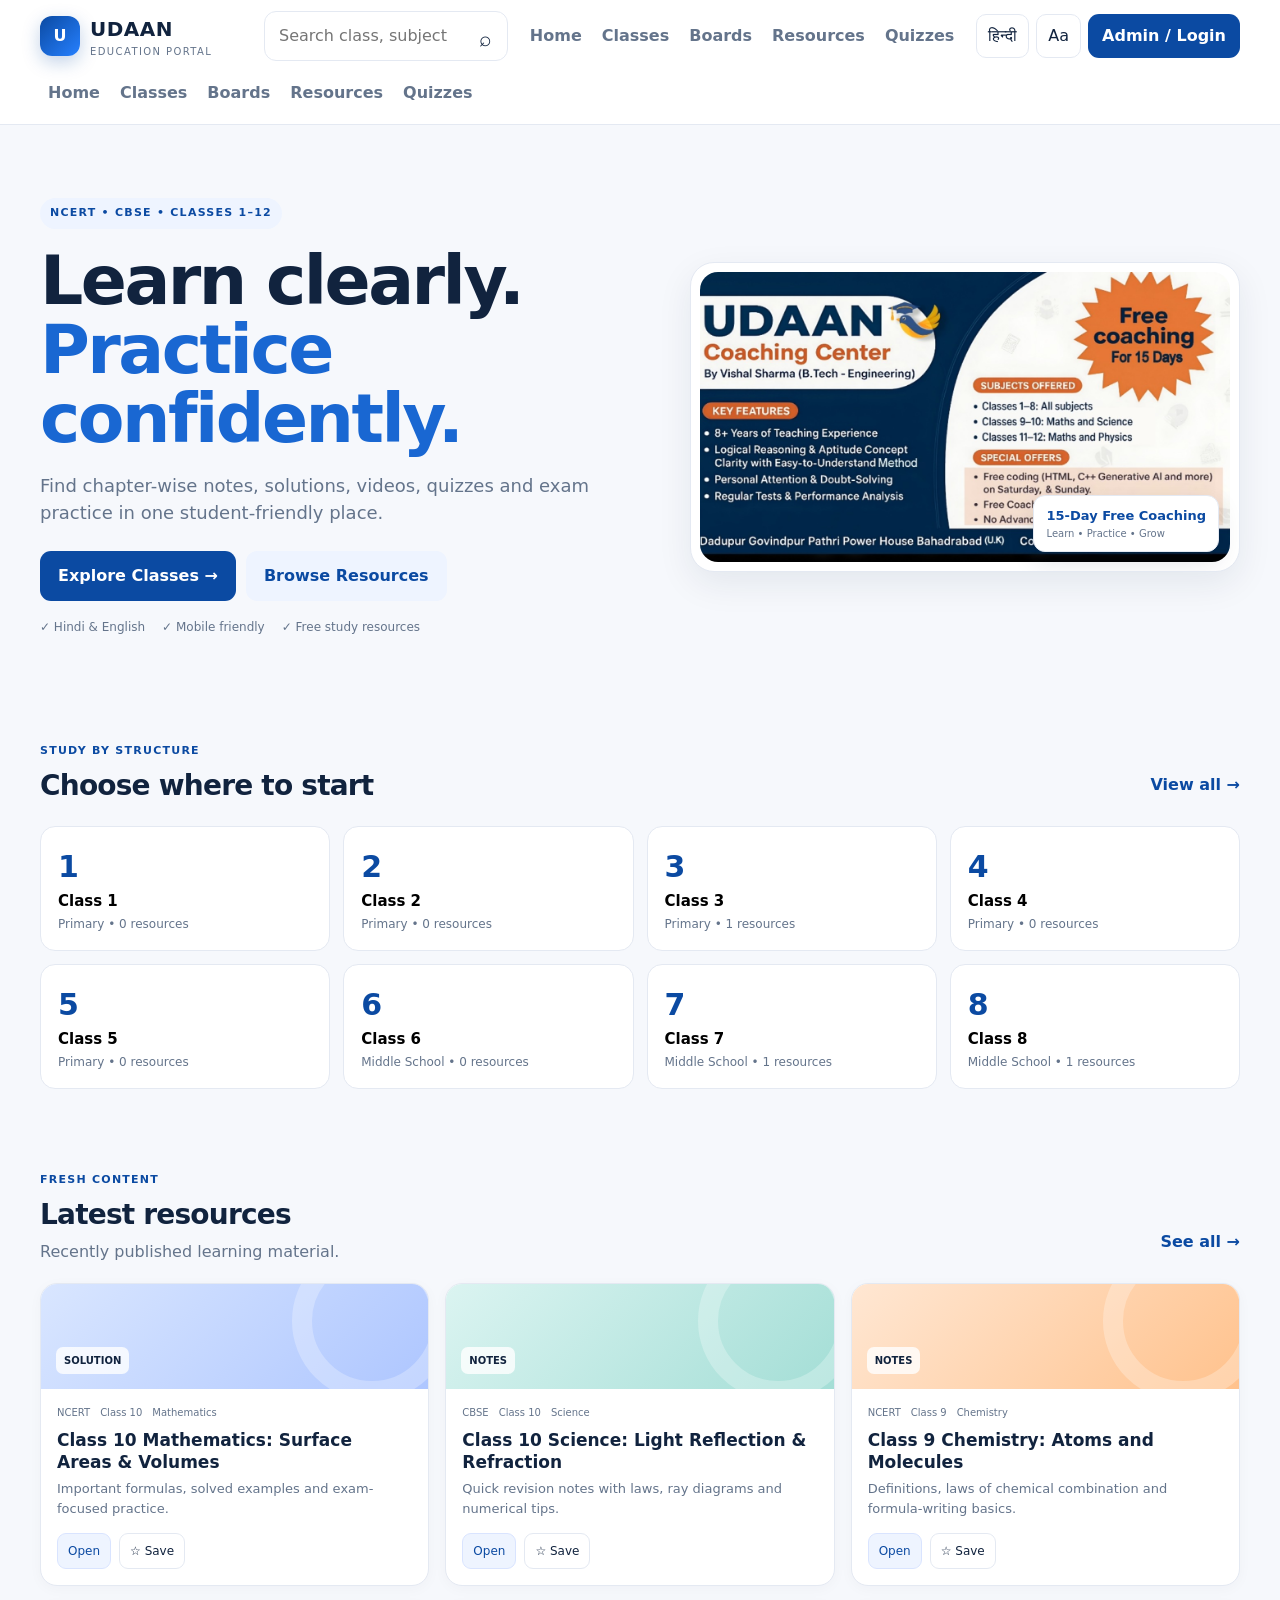
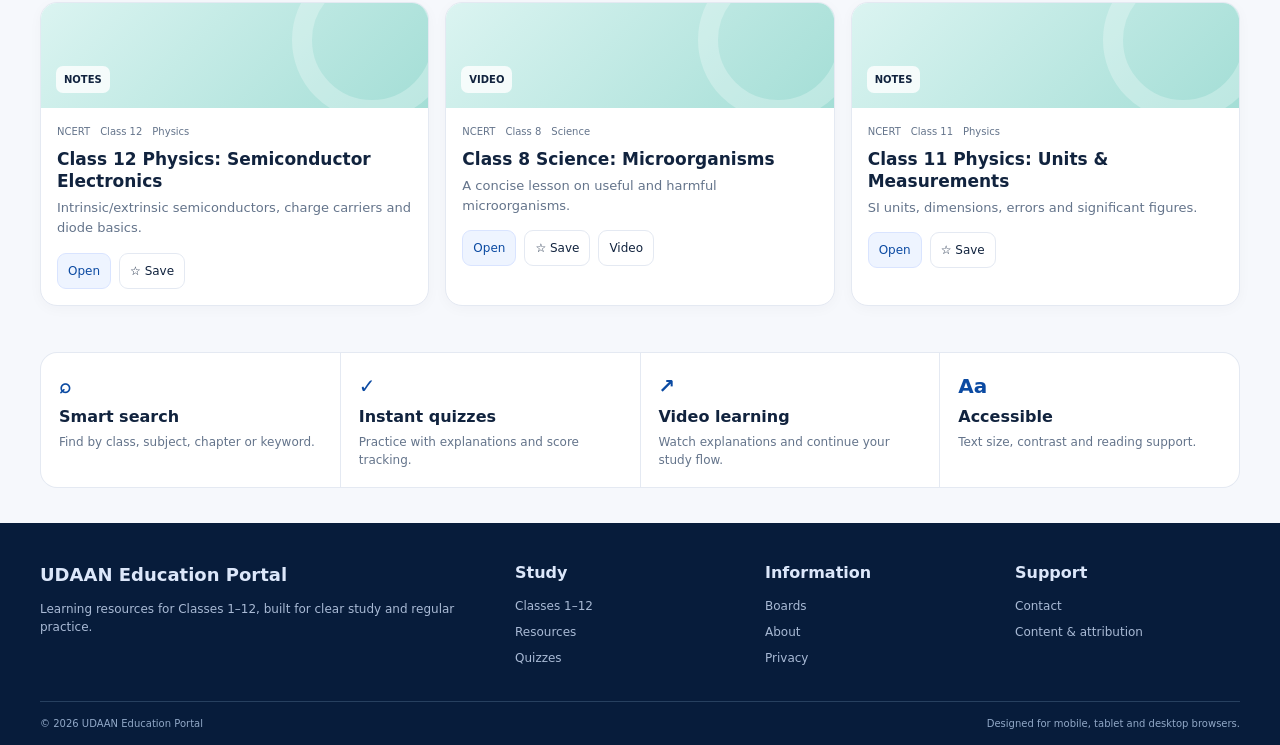
==== index.html @ 5979733d "Add files via upload" ====
<!doctype html>
<html lang="en">
<head>
  <meta charset="utf-8">
  <meta name="viewport" content="width=device-width,initial-scale=1">
  <meta name="theme-color" content="#0b4aa2">
  <meta name="description" content="UDAAN Education Portal: NCERT and CBSE study resources, solutions, quizzes, videos and practice material for Classes 1 to 12.">
  <meta name="robots" content="index,follow">
  <title>UDAAN Education Portal | NCERT & CBSE Study Resources</title>
  <link rel="canonical" href="/">
  <style>
:root{
  --brand:#0b4aa2;--brand-2:#1967d2;--orange:#f27c22;--ink:#11233e;--muted:#64748b;
  --bg:#f6f8fc;--surface:#fff;--line:#e4e9f2;--soft:#eef4ff;--good:#127443;--warn:#a86100;--danger:#b42318;
  --shadow:0 12px 35px rgba(16,35,62,.08);--radius:18px;--max:1200px
}
*{box-sizing:border-box}
html{scroll-behavior:smooth}
body{margin:0;background:var(--bg);color:var(--ink);font-family:Inter,ui-sans-serif,system-ui,-apple-system,BlinkMacSystemFont,"Segoe UI",Roboto,Arial,sans-serif;font-size:16px;line-height:1.5}
body.font-lg{font-size:18px}body.font-sm{font-size:14px}
body.high-contrast{--bg:#000;--surface:#050505;--ink:#fff;--muted:#fff;--line:#fff;--soft:#111;--brand:#77a7ff}
body.dyslexia{font-family:"Trebuchet MS",Arial,sans-serif;letter-spacing:.02em}
body.dark{--bg:#0c1524;--surface:#132033;--ink:#f2f6ff;--muted:#b3c0d2;--line:#283850;--soft:#182a46}
button,input,select,textarea{font:inherit}
button{cursor:pointer}
img{max-width:100%;display:block}
.container{width:min(var(--max),calc(100% - 36px));margin-inline:auto}
.sr-only,.sr-only:focus{position:absolute;width:1px;height:1px;padding:0;margin:-1px;overflow:hidden;clip:rect(0,0,0,0);white-space:nowrap;border:0}
.skip-link{position:fixed;left:10px;top:10px;background:#fff;color:#000;padding:8px 12px;border-radius:8px;transform:translateY(-150%);z-index:999}.skip-link:focus{transform:none}
.site-header{background:rgba(255,255,255,.94);backdrop-filter:blur(10px);border-bottom:1px solid var(--line);position:sticky;top:0;z-index:50}
.topbar{min-height:72px;display:flex;align-items:center;gap:14px}
.brand{display:flex;align-items:center;gap:10px;background:none;border:0;color:var(--ink);text-align:left;padding:0;min-width:210px}.brand b{display:block;font-size:20px;letter-spacing:.5px}.brand small{display:block;color:var(--muted);font-size:10px;text-transform:uppercase;letter-spacing:1.4px}
.brand-mark{width:40px;height:40px;border-radius:12px;background:linear-gradient(135deg,var(--brand),#2680ff);color:#fff;display:grid;place-items:center;font-weight:900;box-shadow:0 6px 18px rgba(11,74,162,.25)}
.brand-mark.small{width:34px;height:34px;font-size:14px}
.header-search{flex:1;max-width:430px;position:relative}.header-search input,.search-wide input{width:100%;border:1px solid var(--line);background:var(--surface);border-radius:12px;padding:12px 44px 12px 14px;outline:none}.header-search input:focus,.search-wide input:focus{border-color:var(--brand-2);box-shadow:0 0 0 3px rgba(25,103,210,.1)}
.icon-btn{border:1px solid var(--line);background:var(--surface);color:var(--ink);border-radius:11px;padding:9px 12px}.header-search .icon-btn{position:absolute;right:4px;top:4px;border:0;background:transparent;font-size:21px}
.desktop-nav{display:flex;gap:4px}.desktop-nav button,.mobile-nav button{background:transparent;border:0;color:var(--muted);padding:9px 8px;font-weight:600}.desktop-nav button:hover,.mobile-nav button:hover{color:var(--brand)}
.header-actions{display:flex;align-items:center;gap:7px}.outline-btn{background:var(--surface);border:1px solid var(--line);color:var(--ink);border-radius:10px;padding:9px 11px}.primary-btn,.secondary-btn,.text-btn{border:0;border-radius:11px;padding:10px 14px;font-weight:800}.primary-btn{background:var(--brand);color:#fff}.primary-btn:hover{background:#083f8b}.secondary-btn{background:var(--soft);color:var(--brand)}.text-btn{background:transparent;color:var(--brand);padding-inline:0}.large{padding:13px 18px}.wide{width:100%;justify-content:center}
.mobile-only{display:none}.mobile-nav{padding-bottom:10px;display:flex;gap:4px;overflow:auto}.mobile-nav button{white-space:nowrap}
.hero{display:grid;grid-template-columns:1.05fr .95fr;gap:42px;align-items:center;padding-top:48px;padding-bottom:45px}.hero-copy{padding-block:25px}.pill,.eyebrow{display:inline-flex;align-items:center;gap:6px;color:var(--brand);font-weight:900;text-transform:uppercase;letter-spacing:1.25px;font-size:11px}.pill{background:var(--soft);padding:7px 10px;border-radius:999px}.hero h1{font-size:clamp(42px,6vw,68px);line-height:1.02;letter-spacing:-2.5px;margin:17px 0}.hero h1 span{color:var(--brand-2)}.hero p{font-size:18px;color:var(--muted);max-width:630px}.hero-actions{display:flex;gap:10px;flex-wrap:wrap;margin:25px 0 17px}.hero-mini{display:flex;gap:17px;flex-wrap:wrap;color:var(--muted);font-size:12px}.hero-visual{position:relative;background:#fff;border:1px solid var(--line);border-radius:24px;padding:9px;box-shadow:var(--shadow);overflow:hidden}.hero-visual img{width:100%;height:100%;min-height:290px;object-fit:cover;border-radius:18px}.hero-badge{position:absolute;right:20px;bottom:19px;background:#fff;border:1px solid var(--line);padding:10px 12px;border-radius:12px;box-shadow:0 10px 25px rgba(16,35,62,.12)}.hero-badge b{display:block;color:var(--brand);font-size:13px}.hero-badge span{display:block;color:var(--muted);font-size:10px}
.section{padding-block:31px 46px}.section-head{display:flex;align-items:end;justify-content:space-between;gap:18px;margin-bottom:19px}.section-head h2,.page-hero h1{margin:4px 0 0;font-size:28px;letter-spacing:-.8px}.section-head p,.page-hero p{margin:4px 0 0;color:var(--muted)}
.class-grid{display:grid;grid-template-columns:repeat(4,1fr);gap:13px}.large-grid{grid-template-columns:repeat(4,1fr)}.class-card{background:var(--surface);border:1px solid var(--line);border-radius:15px;padding:17px;min-height:125px;text-align:left;display:flex;flex-direction:column;justify-content:space-between;transition:.18s}.class-card:hover{transform:translateY(-3px);box-shadow:var(--shadow);border-color:#cdd9ec}.class-card .num{font-size:30px;font-weight:900;color:var(--brand)}.class-card b{font-size:15px}.class-card span{font-size:12px;color:var(--muted)}
.resource-grid{display:grid;grid-template-columns:repeat(3,1fr);gap:16px}.resource-card{background:var(--surface);border:1px solid var(--line);border-radius:17px;overflow:hidden;box-shadow:0 3px 14px rgba(16,35,62,.03);display:flex;flex-direction:column}.resource-thumb{height:105px;display:flex;align-items:end;padding:15px;position:relative;overflow:hidden}.resource-thumb:after{content:"";position:absolute;width:120px;height:120px;border:20px solid #fff4;border-radius:50%;right:-24px;top:-43px}.tone-math{background:linear-gradient(135deg,#d9e6ff,#aec6ff)}.tone-science{background:linear-gradient(135deg,#dbf4f1,#a4ded6)}.tone-chem{background:linear-gradient(135deg,#ffe7d3,#ffc28d)}.tone-exam{background:linear-gradient(135deg,#efe2ff,#d3b2ff)}.tone-general{background:linear-gradient(135deg,#e8edf6,#ccd7e7)}
.resource-thumb span{position:relative;z-index:1;background:#fffc;padding:6px 8px;border-radius:7px;font-size:10px;font-weight:900;text-transform:uppercase}.resource-body{padding:16px}.resource-meta{display:flex;gap:10px;flex-wrap:wrap;color:var(--muted);font-size:10px}.resource-body h3{font-size:17px;line-height:1.3;margin:9px 0 6px}.resource-body p{color:var(--muted);font-size:13px;line-height:1.55;margin:0 0 14px}.resource-actions{display:flex;gap:8px}.tiny-btn{font-size:12px;border-radius:9px;border:1px solid var(--line);background:var(--surface);padding:8px 10px;color:var(--ink)}.tiny-btn.primary{background:var(--soft);color:var(--brand);border-color:#d9e4ff}.tiny-btn.bookmarked{background:#fff4d9;color:#8a5700;border-color:#f2d083}
.feature-strip{display:grid;grid-template-columns:repeat(4,1fr);gap:1px;background:var(--line);border:1px solid var(--line);border-radius:17px;overflow:hidden;padding:0}.feature-strip>div{background:var(--surface);padding:18px;display:flex;flex-direction:column;gap:4px}.feature-icon{font-weight:900;color:var(--brand);font-size:20px}.feature-strip span:last-child{color:var(--muted);font-size:12px}
.page-hero{padding-top:46px;padding-bottom:18px}.filter-row{display:flex;gap:7px;flex-wrap:wrap;margin-bottom:18px}.filter-btn{border:1px solid var(--line);background:var(--surface);color:var(--muted);border-radius:10px;padding:9px 12px;font-size:12px;font-weight:700}.filter-btn.active{background:var(--soft);color:var(--brand);border-color:#cad8f5}
.board-grid{display:grid;grid-template-columns:repeat(3,1fr);gap:16px}.board-card{background:var(--surface);border:1px solid var(--line);border-radius:18px;padding:21px}.board-card .board-icon{width:45px;height:45px;border-radius:14px;background:var(--soft);color:var(--brand);display:grid;place-items:center;font-weight:900;margin-bottom:14px}.board-card h3{margin:0 0 6px}.board-card p{color:var(--muted);font-size:13px}
.resource-toolbar{display:grid;grid-template-columns:1.6fr repeat(4,1fr);gap:9px;margin-bottom:16px}.resource-toolbar select{border:1px solid var(--line);background:var(--surface);border-radius:11px;padding:11px;color:var(--ink)}
.empty-state{padding:38px;background:var(--surface);border:1px dashed var(--line);border-radius:17px;text-align:center;color:var(--muted)}
.chapter-wrap{background:var(--surface);border:1px solid var(--line);border-radius:20px;padding:25px;box-shadow:var(--shadow)}.breadcrumbs{font-size:11px;color:var(--muted);margin-bottom:10px}.chapter-title{font-size:34px;line-height:1.1;margin:5px 0 8px}.chapter-meta{display:flex;gap:7px;flex-wrap:wrap;margin-bottom:20px}.tag{background:var(--soft);color:var(--brand);border-radius:999px;padding:6px 8px;font-size:10px;font-weight:800}.chapter-layout{display:grid;grid-template-columns:1.6fr .7fr;gap:24px}.lesson-body{font-size:16px;color:var(--ink)}.lesson-body h3{margin-top:25px}.lesson-body p{color:var(--muted);line-height:1.8}.lesson-body pre{background:#f6f8fb;border:1px solid var(--line);padding:14px;border-radius:10px;overflow:auto}.chapter-side{display:flex;flex-direction:column;gap:12px}.side-card{border:1px solid var(--line);border-radius:14px;padding:15px}.side-card b{display:block;margin-bottom:8px}.video-frame{aspect-ratio:16/9;width:100%;border:0;border-radius:12px;background:#0d1727}.progress-line{height:8px;background:var(--soft);border-radius:99px;overflow:hidden}.progress-line span{display:block;height:100%;background:var(--brand-2)}
.quiz-grid{display:grid;grid-template-columns:repeat(3,1fr);gap:16px}.quiz-card{background:var(--surface);border:1px solid var(--line);border-radius:18px;padding:19px}.quiz-card h3{margin:4px 0 7px}.quiz-card p{color:var(--muted);font-size:13px}.quiz-dialog .modal-card{max-width:800px}.quiz-q{border:1px solid var(--line);border-radius:14px;padding:15px;margin:12px 0}.quiz-q h4{margin:0 0 10px}.options{display:grid;gap:7px}.options label{border:1px solid var(--line);border-radius:10px;padding:10px;display:flex;gap:8px;align-items:flex-start}.correct{background:#eaf9f0;border-color:#b8e4c7}.wrong{background:#fff0ef;border-color:#f3c0ba}
.profile-layout{display:grid;grid-template-columns:.75fr 1.25fr;gap:18px}.profile-card,.stats-card{background:var(--surface);border:1px solid var(--line);border-radius:18px;padding:20px}.profile-avatar{width:58px;height:58px;border-radius:16px;background:var(--soft);color:var(--brand);display:grid;place-items:center;font-size:21px;font-weight:900}
.admin-shell{display:grid;grid-template-columns:235px 1fr;gap:20px;padding-block:30px}.admin-sidebar{position:sticky;top:96px;height:fit-content;background:var(--surface);border:1px solid var(--line);border-radius:18px;padding:14px}.admin-brand{display:flex;align-items:center;gap:9px;padding:8px 5px 17px;margin-bottom:6px;border-bottom:1px solid var(--line)}.admin-brand b{display:block;font-size:13px}.admin-brand small{display:block;color:var(--muted);font-size:9px;text-transform:uppercase}.admin-tab{display:block;width:100%;text-align:left;border:0;background:transparent;color:var(--muted);padding:11px 10px;border-radius:10px;font-weight:700}.admin-tab.active{background:var(--soft);color:var(--brand)}.admin-tab.danger{margin-top:12px;color:var(--danger)}.admin-main{min-width:0}.admin-top{display:flex;justify-content:space-between;align-items:end;gap:15px;margin-bottom:18px}.admin-top h1{margin:3px 0;font-size:30px}.stat-grid{display:grid;grid-template-columns:repeat(4,1fr);gap:12px;margin-bottom:17px}.stat-card{background:var(--surface);border:1px solid var(--line);border-radius:15px;padding:17px}.stat-card span{color:var(--muted);font-size:11px}.stat-card b{display:block;font-size:28px;margin-top:4px}.admin-two-col{display:grid;grid-template-columns:1.2fr .8fr;gap:16px}.panel-card{background:var(--surface);border:1px solid var(--line);border-radius:16px;padding:17px;margin-bottom:16px}.panel-title{display:flex;justify-content:space-between;gap:10px;align-items:center;border-bottom:1px solid var(--line);padding-bottom:11px;margin-bottom:8px}.panel-title span{color:var(--muted);font-size:11px}.list-row{display:flex;justify-content:space-between;gap:12px;padding:11px 0;border-bottom:1px solid var(--line);font-size:12px}.list-row:last-child{border-bottom:0}.admin-table-wrap{overflow:auto}.admin-table{width:100%;border-collapse:collapse;font-size:12px}.admin-table th,.admin-table td{padding:11px 8px;border-bottom:1px solid var(--line);text-align:left;vertical-align:top}.status{display:inline-block;padding:4px 7px;border-radius:999px;font-size:9px;font-weight:900;text-transform:uppercase}.status.published{background:#e8f6ed;color:var(--good)}.status.review{background:#fff2dc;color:var(--warn)}.status.draft{background:#eef1f5;color:#617083}.table-actions{display:flex;gap:5px}.table-actions button{font-size:11px;padding:6px 8px}.role-grid{display:grid;grid-template-columns:repeat(2,1fr);gap:10px}.role-grid>div{border:1px solid var(--line);border-radius:12px;padding:14px}.role-grid span{display:block;color:var(--muted);font-size:11px;margin-top:4px}
.form-grid{display:grid;grid-template-columns:1fr 1fr;gap:12px}.form-grid label{display:grid;gap:5px;color:var(--muted);font-size:11px;font-weight:800}.form-grid label input,.form-grid label select,.form-grid label textarea,.modal-card>label input{width:100%;padding:11px 12px;border:1px solid var(--line);background:var(--surface);color:var(--ink);border-radius:10px;outline:none}.form-grid textarea{min-height:120px;resize:vertical}.span-2{grid-column:1/-1}.required{color:var(--danger);margin-left:2px}.upload-note{background:#f6f8fb;border:1px dashed var(--line);border-radius:10px;padding:10px;color:var(--muted);font-size:11px}.modal-actions{display:flex;justify-content:flex-end;gap:8px;margin-top:5px}
.site-footer{margin-top:35px;background:#071c3b;color:#dce7fa;padding-top:38px}.footer-grid{display:grid;grid-template-columns:2fr 1fr 1fr 1fr;gap:25px}.footer-brand{font-size:18px}.footer-grid p{color:#a9bad5;font-size:12px;max-width:420px}.footer-grid b{display:block;margin-bottom:8px}.footer-grid button{display:block;border:0;background:transparent;color:#a9bad5;padding:4px 0;font-size:12px}.footer-grid button:hover{color:#fff}.footer-bottom{margin-top:30px;padding-block:14px;border-top:1px solid #27405f;display:flex;justify-content:space-between;gap:15px;color:#91a8c7;font-size:10px}
.dialog{border:0;border-radius:18px;background:transparent;padding:0;max-width:min(94vw,680px);width:680px}.dialog::backdrop{background:rgba(6,18,35,.58);backdrop-filter:blur(4px)}.modal-card{position:relative;background:var(--surface);border:1px solid var(--line);border-radius:18px;padding:24px;box-shadow:0 25px 80px rgba(0,0,0,.2)}.modal-card h2{margin:4px 0 10px;font-size:27px}.modal-card>label{display:grid;gap:5px;color:var(--muted);font-size:12px;font-weight:800;margin:12px 0}.modal-close{position:absolute;right:13px;top:11px;border:1px solid var(--line);background:var(--surface);color:var(--ink);width:34px;height:34px;border-radius:9px;font-size:22px}.check{display:flex!important;align-items:center;grid-template-columns:auto 1fr;font-weight:600!important}.access-grid{display:grid;grid-template-columns:1fr 1fr;gap:9px}.access-grid button{border:1px solid var(--line);background:var(--surface);color:var(--ink);border-radius:10px;padding:11px;text-align:left}
.toast{position:fixed;left:50%;bottom:18px;transform:translate(-50%,20px);background:#11233e;color:#fff;border-radius:12px;padding:10px 14px;font-size:12px;opacity:0;pointer-events:none;transition:.2s;z-index:200}.toast.show{opacity:1;transform:translate(-50%,0)}
@media(max-width:1050px){.desktop-nav{display:none}.mobile-only{display:block}.class-grid,.large-grid{grid-template-columns:repeat(3,1fr)}.resource-grid{grid-template-columns:repeat(2,1fr)}.feature-strip{grid-template-columns:repeat(2,1fr)}.resource-toolbar{grid-template-columns:1.5fr 1fr 1fr}.resource-toolbar select:nth-of-type(n+3){grid-column:span 1}.admin-shell{grid-template-columns:1fr}.admin-sidebar{position:static;display:flex;gap:5px;overflow:auto}.admin-brand{min-width:160px;border:0;padding-bottom:8px}.admin-tab{min-width:100px}.admin-tab.danger{margin-top:0}.admin-two-col{grid-template-columns:1fr}}
@media(max-width:760px){.container{width:min(var(--max),calc(100% - 26px))}.topbar{min-height:64px}.brand{min-width:auto}.brand small{display:none}.header-search{order:3;max-width:none;flex-basis:100%}.topbar{flex-wrap:wrap;padding-block:9px}.header-actions{margin-left:auto}.desktop-nav{display:none}.hero{grid-template-columns:1fr;gap:15px;padding-top:30px}.hero-copy{padding-top:4px}.hero-visual{order:2}.hero-visual img{min-height:210px}.class-grid,.large-grid,.resource-grid,.quiz-grid,.board-grid{grid-template-columns:repeat(2,1fr)}.chapter-layout,.profile-layout{grid-template-columns:1fr}.resource-toolbar{grid-template-columns:1fr 1fr}.resource-toolbar .search-wide{grid-column:1/-1}.stat-grid{grid-template-columns:repeat(2,1fr)}.footer-grid{grid-template-columns:1fr 1fr}.footer-bottom{flex-direction:column}.admin-top{align-items:start;flex-direction:column}}
@media(max-width:500px){.class-grid,.large-grid,.resource-grid,.quiz-grid,.board-grid{grid-template-columns:1fr}.feature-strip{grid-template-columns:1fr}.resource-toolbar{grid-template-columns:1fr}.resource-toolbar .search-wide{grid-column:auto}.stat-grid{grid-template-columns:1fr 1fr}.form-grid{grid-template-columns:1fr}.span-2{grid-column:auto}.admin-sidebar{flex-wrap:wrap}.admin-brand{width:100%}.hero h1{font-size:42px}.hero p{font-size:15px}.section-head{align-items:start;flex-direction:column}.footer-grid{grid-template-columns:1fr}}
@media print{.site-header,.site-footer,.hero-actions,.access-grid,.resource-actions,.chapter-side,.admin-sidebar,.admin-top{display:none!important}.page-view{display:block!important}.container{width:100%}.chapter-wrap{border:0;box-shadow:none}.lesson-body{font-size:12pt;color:#000}}

</style>
  <script type="application/ld+json">
  {
    "@context":"https://schema.org",
    "@type":"EducationalOrganization",
    "name":"UDAAN Education Portal",
    "url":"/",
    "description":"NCERT and CBSE study resources, solutions, quizzes and educational content for Classes 1 to 12.",
    "sameAs":[]
  }
  </script>
</head>
<body>
  <a class="skip-link" href="#main">Skip to content</a>

  <div id="siteToast" class="toast" role="status" aria-live="polite"></div>

  <header class="site-header">
    <div class="topbar container">
      <button class="brand" data-route="home" aria-label="UDAAN home">
        <span class="brand-mark">U</span>
        <span>
          <b>UDAAN</b>
          <small>Education Portal</small>
        </span>
      </button>

      <div class="header-search">
        <label class="sr-only" for="globalSearch">Search resources</label>
        <input id="globalSearch" type="search" placeholder="Search class, subject, chapter or topic…">
        <button id="searchBtn" class="icon-btn" type="button" aria-label="Search">⌕</button>
      </div>

      <nav class="desktop-nav" aria-label="Main navigation">
        <button data-route="home">Home</button>
        <button data-route="classes">Classes</button>
        <button data-route="boards">Boards</button>
        <button data-route="resources">Resources</button>
        <button data-route="quiz">Quizzes</button>
      </nav>

      <div class="header-actions">
        <button id="langBtn" class="outline-btn" type="button" title="Toggle language">हिन्दी</button>
        <button id="accessBtn" class="outline-btn" type="button" title="Accessibility options">Aa</button>
        <button id="loginBtn" class="primary-btn" type="button">Admin / Login</button>
        <button id="mobileMenuBtn" class="icon-btn mobile-only" type="button" aria-label="Open menu">☰</button>
      </div>
    </div>
    <div id="mobileNav" class="mobile-nav container" hidden>
      <button data-route="home">Home</button>
      <button data-route="classes">Classes</button>
      <button data-route="boards">Boards</button>
      <button data-route="resources">Resources</button>
      <button data-route="quiz">Quizzes</button>
    </div>
  </header>

  <main id="main">
    <section id="view-home" class="page-view">
      <div class="hero container">
        <div class="hero-copy">
          <span class="pill">NCERT • CBSE • Classes 1–12</span>
          <h1>Learn clearly.<br><span>Practice confidently.</span></h1>
          <p>Find chapter-wise notes, solutions, videos, quizzes and exam practice in one student-friendly place.</p>
          <div class="hero-actions">
            <button class="primary-btn large" data-route="classes">Explore Classes →</button>
            <button class="secondary-btn large" data-route="resources">Browse Resources</button>
          </div>
          <div class="hero-mini">
            <span>✓ Hindi & English</span>
            <span>✓ Mobile friendly</span>
            <span>✓ Free study resources</span>
          </div>
        </div>

        <div class="hero-visual" aria-label="UDAAN promotional banner">
          <img src="[data-uri]" alt="UDAAN Coaching Center promotional banner">
          <div class="hero-badge">
            <b>15-Day Free Coaching</b>
            <span>Learn • Practice • Grow</span>
          </div>
        </div>
      </div>

      <div class="container section">
        <div class="section-head">
          <div><span class="eyebrow">Study by structure</span><h2>Choose where to start</h2></div>
          <button class="text-btn" data-route="classes">View all →</button>
        </div>
        <div id="classHighlights" class="class-grid"></div>
      </div>

      <div class="container section">
        <div class="section-head">
          <div><span class="eyebrow">Fresh content</span><h2>Latest resources</h2><p>Recently published learning material.</p></div>
          <button class="text-btn" data-route="resources">See all →</button>
        </div>
        <div id="latestGrid" class="resource-grid"></div>
      </div>

      <div class="container section feature-strip">
        <div><span class="feature-icon">⌕</span><b>Smart search</b><span>Find by class, subject, chapter or keyword.</span></div>
        <div><span class="feature-icon">✓</span><b>Instant quizzes</b><span>Practice with explanations and score tracking.</span></div>
        <div><span class="feature-icon">↗</span><b>Video learning</b><span>Watch explanations and continue your study flow.</span></div>
        <div><span class="feature-icon">Aa</span><b>Accessible</b><span>Text size, contrast and reading support.</span></div>
      </div>
    </section>

    <section id="view-classes" class="page-view" hidden>
      <div class="page-hero container"><span class="eyebrow">Classes 1–12</span><h1>Browse by class</h1><p>Jump from your class to subjects and chapter resources.</p></div>
      <div class="container section">
        <div class="filter-row">
          <button class="filter-btn active" data-class-filter="all">All classes</button>
          <button class="filter-btn" data-class-filter="primary">1–5</button>
          <button class="filter-btn" data-class-filter="middle">6–8</button>
          <button class="filter-btn" data-class-filter="secondary">9–10</button>
          <button class="filter-btn" data-class-filter="senior">11–12</button>
        </div>
        <div id="allClasses" class="class-grid large-grid"></div>
      </div>
    </section>

    <section id="view-boards" class="page-view" hidden>
      <div class="page-hero container"><span class="eyebrow">Curriculum</span><h1>Boards & sources</h1><p>Organize your study material by board or content source.</p></div>
      <div class="container section">
        <div id="boardCards" class="board-grid"></div>
      </div>
    </section>

    <section id="view-resources" class="page-view" hidden>
      <div class="page-hero container"><span class="eyebrow">Study library</span><h1>Resources</h1><p>Solutions, notes, videos, question papers and more.</p></div>
      <div class="container section">
        <div class="resource-toolbar">
          <div class="search-wide"><input id="resourceSearch" type="search" placeholder="Search resources…"></div>
          <select id="boardFilter"><option value="all">All boards</option><option>NCERT</option><option>CBSE</option><option>Other</option></select>
          <select id="classFilter"><option value="all">All classes</option></select>
          <select id="subjectFilter"><option value="all">All subjects</option></select>
          <select id="typeFilter"><option value="all">All types</option><option>Notes</option><option>Solution</option><option>Question Paper</option><option>Video</option><option>Quiz</option></select>
        </div>
        <div id="resourceGrid" class="resource-grid"></div>
        <div id="resourceEmpty" class="empty-state" hidden>No matching resources found.</div>
      </div>
    </section>

    <section id="view-chapter" class="page-view" hidden>
      <div id="chapterPage" class="container section"></div>
    </section>

    <section id="view-quiz" class="page-view" hidden>
      <div class="page-hero container"><span class="eyebrow">Practice zone</span><h1>Interactive quizzes</h1><p>Attempt MCQs, get instant feedback and build your score history.</p></div>
      <div class="container section">
        <div id="quizCatalog" class="quiz-grid"></div>
      </div>
    </section>

    <section id="view-profile" class="page-view" hidden>
      <div class="page-hero container"><span class="eyebrow">My learning</span><h1>Profile & progress</h1><p>Bookmarks, quiz attempts and recent activity stored in this browser.</p></div>
      <div class="container section">
        <div id="profileView" class="profile-layout"></div>
      </div>
    </section>

    <section id="view-admin" class="page-view" hidden>
      <div class="container admin-shell">
        <aside class="admin-sidebar">
          <div class="admin-brand"><span class="brand-mark small">U</span><span><b>Admin Panel</b><small>UDAAN Portal</small></span></div>
          <button class="admin-tab active" data-admin-tab="overview">Dashboard</button>
          <button class="admin-tab" data-admin-tab="content">Content</button>
          <button class="admin-tab" data-admin-tab="quizzes">Quizzes</button>
          <button class="admin-tab" data-admin-tab="users">Users & Roles</button>
          <button class="admin-tab" data-admin-tab="settings">Settings</button>
          <button class="admin-tab danger" id="logoutBtn">Log out</button>
        </aside>

        <div class="admin-main">
          <div class="admin-top">
            <div><span class="eyebrow">Control center</span><h1 id="adminTitle">Dashboard</h1></div>
            <button class="primary-btn" id="newContentBtn">＋ Add content</button>
          </div>

          <section id="admin-overview" class="admin-panel">
            <div id="adminStats" class="stat-grid"></div>
            <div class="admin-two-col">
              <div class="panel-card"><div class="panel-title"><b>Popular content</b><span>Views</span></div><div id="popularList"></div></div>
              <div class="panel-card"><div class="panel-title"><b>Publishing queue</b><span>Status</span></div><div id="queueList"></div></div>
            </div>
          </section>

          <section id="admin-content" class="admin-panel" hidden>
            <div class="panel-card">
              <div class="panel-title"><b>Content library</b><span id="contentCount"></span></div>
              <div class="admin-table-wrap"><table class="admin-table"><thead><tr><th>Title</th><th>Class</th><th>Subject</th><th>Type</th><th>Status</th><th></th></tr></thead><tbody id="contentTable"></tbody></table></div>
            </div>
          </section>

          <section id="admin-quizzes" class="admin-panel" hidden>
            <div class="panel-card">
              <div class="panel-title"><b>Quiz library</b><span>MCQ practice</span></div>
              <div id="quizAdminList"></div>
            </div>
          </section>

          <section id="admin-users" class="admin-panel" hidden>
            <div class="panel-card">
              <div class="panel-title"><b>Users & roles</b><span>Role-based access</span></div>
              <div class="role-grid">
                <div><b>Super Admin</b><span>Full access, user management, settings.</span></div>
                <div><b>Content Editor</b><span>Create, edit and submit content.</span></div>
                <div><b>QA Reviewer</b><span>Review, verify and approve drafts.</span></div>
                <div><b>Webmaster</b><span>Site settings, publishing and integrations.</span></div>
              </div>
              <p class="muted">This prototype uses local demo authentication. A production deployment should move authentication and authorization to a server-side identity provider.</p>
            </div>
          </section>

          <section id="admin-settings" class="admin-panel" hidden>
            <div class="panel-card">
              <div class="panel-title"><b>Portal settings</b><span>Brand & public details</span></div>
              <form id="settingsForm" class="form-grid">
                <label>Portal name<input name="portalName" required></label>
                <label>Tagline<input name="tagline" required></label>
                <label>Support email<input name="email" type="email"></label>
                <label>Contact number<input name="phone"></label>
                <label class="span-2">About text<textarea name="about"></textarea></label>
                <div class="span-2"><button class="primary-btn" type="submit">Save settings</button></div>
              </form>
            </div>
          </section>
        </div>
      </div>
    </section>
  </main>

  <footer class="site-footer">
    <div class="container footer-grid">
      <div><b class="footer-brand">UDAAN Education Portal</b><p>Learning resources for Classes 1–12, built for clear study and regular practice.</p></div>
      <div><b>Study</b><button data-route="classes">Classes 1–12</button><button data-route="resources">Resources</button><button data-route="quiz">Quizzes</button></div>
      <div><b>Information</b><button data-route="boards">Boards</button><button data-modal="about">About</button><button data-modal="privacy">Privacy</button></div>
      <div><b>Support</b><button data-modal="contact">Contact</button><button data-modal="license">Content & attribution</button></div>
    </div>
    <div class="container footer-bottom"><span>© <span id="footerYear"></span> UDAAN Education Portal</span><span>Designed for mobile, tablet and desktop browsers.</span></div>
  </footer>

  <!-- Login modal -->
  <dialog id="loginDialog" class="dialog">
    <form method="dialog" class="modal-card" id="loginForm">
      <button class="modal-close" value="cancel" aria-label="Close">×</button>
      <span class="eyebrow">Secure access</span><h2>Admin login</h2>
      <p class="muted">Demo account for this prototype: <b>admin@udaan.local</b> / <b>Udaan@123</b></p>
      <label>Email<input id="loginEmail" type="email" required value="admin@udaan.local"></label>
      <label>Password<input id="loginPassword" type="password" required value="Udaan@123"></label>
      <label class="check"><input id="rememberMe" type="checkbox" checked> Keep me signed in on this browser</label>
      <button class="primary-btn wide" value="default">Login to admin</button>
    </form>
  </dialog>

  <!-- Accessibility modal -->
  <dialog id="accessDialog" class="dialog">
    <div class="modal-card">
      <button class="modal-close" id="accessClose" aria-label="Close">×</button>
      <span class="eyebrow">Accessibility</span><h2>Reading controls</h2>
      <div class="access-grid">
        <button data-access="font-sm">A− Smaller text</button>
        <button data-access="font-lg">A＋ Larger text</button>
        <button data-access="contrast">High contrast</button>
        <button data-access="dyslexia">Reading font</button>
        <button data-access="speak">🔊 Read page</button>
        <button data-access="reset">Reset</button>
      </div>
    </div>
  </dialog>

  <!-- Content modal -->
  <dialog id="contentDialog" class="dialog">
    <form class="modal-card" id="contentForm">
      <button class="modal-close" type="button" id="contentClose" aria-label="Close">×</button>
      <span class="eyebrow">Admin content</span><h2 id="contentFormTitle">Add resource</h2>
      <input type="hidden" id="contentId">
      <div class="form-grid">
        <label>Title<span class="required">*</span><input id="fTitle" required maxlength="120"></label>
        <label>Board<span class="required">*</span><select id="fBoard"><option>NCERT</option><option>CBSE</option><option>Other</option></select></label>
        <label>Class<span class="required">*</span><select id="fClass"></select></label>
        <label>Subject<span class="required">*</span><input id="fSubject" required placeholder="Mathematics"></label>
        <label>Chapter / topic<input id="fChapter" placeholder="Chapter 1"></label>
        <label>Type<select id="fType"><option>Notes</option><option>Solution</option><option>Question Paper</option><option>Video</option><option>Quiz</option></select></label>
        <label>Status<select id="fStatus"><option>published</option><option>draft</option><option>review</option></select></label>
        <label>Video URL<input id="fVideo" type="url" placeholder="https://www.youtube.com/watch?v=..."></label>
        <label class="span-2">Description<textarea id="fDesc" required maxlength="260"></textarea></label>
        <label class="span-2">Lesson / solution text<textarea id="fBody" required></textarea></label>
        <label class="span-2">PDF or document<input id="fFile" type="file" accept=".pdf,.doc,.docx,.txt"></label>
        <div class="span-2 upload-note" id="uploadNote">File upload is stored locally in this prototype. Production storage should use object storage + CDN.</div>
        <div class="span-2 modal-actions"><button type="button" class="secondary-btn" id="cancelContent">Cancel</button><button class="primary-btn" type="submit">Save resource</button></div>
      </div>
    </form>
  </dialog>

  <!-- Generic info modal -->
  <dialog id="infoDialog" class="dialog">
    <div class="modal-card"><button class="modal-close" id="infoClose">×</button><div id="infoBody"></div></div>
  </dialog>

  <script>
const STORE = {
  content: "udaan_content_v1",
  quizzes: "udaan_quizzes_v1",
  user: "udaan_user_v1",
  bookmarks: "udaan_bookmarks_v1",
  progress: "udaan_progress_v1",
  settings: "udaan_settings_v1",
  auth: "udaan_auth_v1",
  access: "udaan_access_v1"
};

const classNames = Array.from({length:12},(_,i)=>String(i+1));
const seedContent = [
  {id:"r1",title:"Class 10 Mathematics: Surface Areas & Volumes",board:"NCERT",cls:"10",subject:"Mathematics",chapter:"Surface Areas and Volumes",type:"Solution",status:"published",desc:"Important formulas, solved examples and exam-focused practice.",body:"Surface area is the total area of the outer surfaces of a solid. Volume is the space occupied by the solid.\\n\\nKey formulas:\\n• Cuboid TSA = 2(lb + bh + hl)\\n• Cuboid Volume = lbh\\n• Cube TSA = 6a²\\n• Cube Volume = a³\\n\\nExam tip: write the given values first, substitute units carefully, and state the final unit.",views:1240,updated:"2026-10-01"},
  {id:"r2",title:"Class 10 Science: Light Reflection & Refraction",board:"CBSE",cls:"10",subject:"Science",chapter:"Light",type:"Notes",status:"published",desc:"Quick revision notes with laws, ray diagrams and numerical tips.",body:"Reflection follows two basic laws: the incident ray, reflected ray and normal lie in the same plane, and the angle of incidence equals the angle of reflection.\\n\\nFor spherical mirrors, remember the sign convention before using the mirror formula. Practice ray diagrams for concave and convex mirrors.",views:980,updated:"2026-09-29"},
  {id:"r3",title:"Class 9 Chemistry: Atoms and Molecules",board:"NCERT",cls:"9",subject:"Chemistry",chapter:"Atoms and Molecules",type:"Notes",status:"published",desc:"Definitions, laws of chemical combination and formula-writing basics.",body:"An atom is the smallest unit of an element that participates in chemical reactions. Molecules are groups of atoms held together by chemical bonds.\\n\\nRevise the law of conservation of mass and the law of constant proportions. Then practise writing formulae using valency.",views:780,updated:"2026-09-28"},
  {id:"r4",title:"Class 12 Physics: Semiconductor Electronics",board:"NCERT",cls:"12",subject:"Physics",chapter:"Electronic Devices",type:"Notes",status:"published",desc:"Intrinsic/extrinsic semiconductors, charge carriers and diode basics.",body:"A semiconductor has conductivity between that of a conductor and an insulator. Silicon is widely used in electronic devices.\\n\\nIntrinsic semiconductor: pure material. Extrinsic semiconductor: doped with donor or acceptor impurities. N-type has electrons as majority carriers; P-type has holes as majority carriers.",views:1125,updated:"2026-09-27"},
  {id:"r5",title:"Class 8 Science: Microorganisms",board:"NCERT",cls:"8",subject:"Science",chapter:"Microorganisms: Friend and Foe",type:"Video",status:"published",desc:"A concise lesson on useful and harmful microorganisms.",body:"Microorganisms include bacteria, fungi, protozoa and some algae. Some are useful in food production and medicine, while others cause diseases or spoil food.",video:"https://www.youtube.com/watch?v=example",views:640,updated:"2026-09-26"},
  {id:"r6",title:"Class 10 CBSE Practice Paper: Physics",board:"CBSE",cls:"10",subject:"Physics",chapter:"Sample Paper",type:"Question Paper",status:"review",desc:"Exam-style questions for reflection, refraction and numericals.",body:"Section A: MCQs\\nSection B: Short answer\\nSection C: Numerical problems\\nSection D: Case-based question\\n\\nTeacher review required before public release.",views:320,updated:"2026-09-25"},
  {id:"r7",title:"Class 6 Mathematics: Fractions",board:"NCERT",cls:"6",subject:"Mathematics",chapter:"Fractions",type:"Solution",status:"draft",desc:"Step-by-step examples for comparing and operating with fractions.",body:"Compare fractions using common denominators or cross multiplication. Add and subtract by finding a common denominator first.",views:55,updated:"2026-09-24"},
  {id:"r8",title:"Class 11 Physics: Units & Measurements",board:"NCERT",cls:"11",subject:"Physics",chapter:"Units and Measurements",type:"Notes",status:"published",desc:"SI units, dimensions, errors and significant figures.",body:"Use SI base units consistently. Dimensional analysis helps check equations and derive relationships. Significant figures communicate measurement precision.",views:510,updated:"2026-09-23"},
  {id:"r9",title:"Class 7 Maths Quiz: Integers",board:"NCERT",cls:"7",subject:"Mathematics",chapter:"Integers",type:"Quiz",status:"published",desc:"10 quick MCQs to practise integer operations.",body:"Take the linked quiz from the Practice section.",views:390,updated:"2026-09-22"},
  {id:"r10",title:"Class 3 English: Grammar Practice",board:"Other",cls:"3",subject:"English",chapter:"Grammar",type:"Notes",status:"published",desc:"Nouns, verbs and simple sentence-building activities.",body:"Nouns name people, places, animals or things. Verbs tell us about actions or states. Build short sentences and check subject–verb agreement.",views:260,updated:"2026-09-21"}
];

const seedQuizzes = [
  {id:"q1",title:"Class 10 Maths Quick Revision",cls:"10",subject:"Mathematics",desc:"5 MCQs on formulas and basic geometry.",questions:[
    {q:"The volume of a cube of side 5 cm is:",options:["25 cm³","75 cm³","125 cm³","150 cm³"],a:2,e:"Volume = a³ = 5³ = 125 cm³."},
    {q:"A cuboid has l=4 cm, b=3 cm, h=2 cm. Its volume is:",options:["9 cm³","24 cm³","18 cm³","12 cm³"],a:1,e:"V = lbh = 4×3×2 = 24 cm³."},
    {q:"Total surface area of a cube is:",options:["4a²","5a²","6a²","8a²"],a:2,e:"A cube has six equal square faces, so TSA = 6a²."},
    {q:"A unit of volume is:",options:["cm","cm²","cm³","kg"],a:2,e:"Volume measures three-dimensional space, so the unit is cubic."},
    {q:"The area of a rectangle is:",options:["l+b","2(l+b)","lb","l/b"],a:2,e:"Rectangle area = length × breadth."}
  ]},
  {id:"q2",title:"Class 9 Science: Atoms & Molecules",cls:"9",subject:"Chemistry",desc:"Concept check for key definitions and laws.",questions:[
    {q:"The smallest unit of an element taking part in a chemical reaction is:",options:["Molecule","Atom","Ion only","Cell"],a:1,e:"An atom is the basic unit of an element."},
    {q:"The law of conservation of mass says mass is:",options:["Created","Destroyed","Neither created nor destroyed","Always doubled"],a:2,e:"Total mass remains constant in a chemical reaction."},
    {q:"H₂O contains:",options:["2 H atoms and 1 O atom","1 H and 2 O","2 O and 1 H","3 O"],a:0,e:"The subscripts show two hydrogen atoms and one oxygen atom."},
    {q:"A molecule can contain:",options:["Only one atom","Two or more bonded atoms","Only metals","Only gases"],a:1,e:"A molecule consists of atoms held together by chemical bonds."},
    {q:"Valency helps us write:",options:["Only units","Chemical formulae","Only temperatures","Only graphs"],a:1,e:"Valency indicates combining capacity and supports formula writing."}
  ]}
];

const $ = (sel, root=document) => root.querySelector(sel);
const $$ = (sel, root=document) => Array.from(root.querySelectorAll(sel));
const get = (key, fallback) => { try { const v=localStorage.getItem(key); return v===null ? fallback : JSON.parse(v); } catch { return fallback; } };
const set = (key, val) => localStorage.setItem(key, JSON.stringify(val));
const uid = () => "id_"+Date.now().toString(36)+Math.random().toString(36).slice(2,8);
let state = {
  content: get(STORE.content, seedContent),
  quizzes: get(STORE.quizzes, seedQuizzes),
  auth: get(STORE.auth, null),
  bookmarks: get(STORE.bookmarks, []),
  progress: get(STORE.progress, {}),
  settings: get(STORE.settings, {portalName:"UDAAN Education Portal",tagline:"Learn clearly. Practice confidently.",email:"",phone:"",about:"Learning resources for Classes 1–12."}),
  access: get(STORE.access, {})
};
function saveAll(){set(STORE.content,state.content);set(STORE.quizzes,state.quizzes);set(STORE.bookmarks,state.bookmarks);set(STORE.progress,state.progress);set(STORE.settings,state.settings);}
function escapeHtml(s){return String(s??"").replace(/[&<>"']/g,m=>({"&":"&amp;","<":"&lt;",">":"&gt;",'"':"&quot;","'":"&#39;"}[m]));}
function tone(subject){const s=(subject||"").toLowerCase(); if(s.includes("math")) return "tone-math"; if(s.includes("chem")) return "tone-chem"; if(s.includes("science")||s.includes("physics")) return "tone-science"; if(s.includes("exam")) return "tone-exam"; return "tone-general";}
function toast(msg){const t=$("#siteToast");t.textContent=msg;t.classList.add("show");clearTimeout(window._toast);window._toast=setTimeout(()=>t.classList.remove("show"),2200);}
function published(){return state.content.filter(x=>x.status==="published");}

function showView(name){
  $$(".page-view").forEach(v=>v.hidden=true);
  const el=$("#view-"+name); if(el) el.hidden=false;
  window.scrollTo({top:0,behavior:"smooth"});
  if(name==="home") renderHome();
  if(name==="classes") renderClasses("all");
  if(name==="boards") renderBoards();
  if(name==="resources") renderResources();
  if(name==="quiz") renderQuizCatalog();
  if(name==="profile") renderProfile();
  if(name==="admin") renderAdmin();
}
function route(name){history.replaceState(null,"","#"+name);showView(name);}
window.addEventListener("popstate",()=>showView(location.hash.slice(1)||"home"));
document.addEventListener("click",e=>{
  const routeBtn=e.target.closest("[data-route]"); if(routeBtn){route(routeBtn.dataset.route);return;}
  const modalBtn=e.target.closest("[data-modal]"); if(modalBtn){openInfo(modalBtn.dataset.modal);return;}
});
$("#globalSearch").addEventListener("keydown",e=>{if(e.key==="Enter") doSearch(e.target.value)});
$("#searchBtn").addEventListener("click",()=>doSearch($("#globalSearch").value));
$("#mobileMenuBtn").addEventListener("click",()=>{const n=$("#mobileNav"); n.hidden=!n.hidden});
function doSearch(q){$("#resourceSearch").value=q;route("resources");renderResources();}

function renderHome(){
  const hc=$("#classHighlights");
  const selected=[1,2,3,4,5,6,7,8,9,10,11,12];
  hc.innerHTML=selected.slice(0,8).map(n=>classCard(n)).join("");
  $("#latestGrid").innerHTML=published().sort((a,b)=>(b.updated||"").localeCompare(a.updated||"")).slice(0,6).map(resourceCard).join("");
}
function classCard(n){
  const counts=published().filter(x=>x.cls===String(n)).length;
  const label=n<=5?"Primary":n<=8?"Middle School":n<=10?"Secondary":"Senior Secondary";
  return `<button class="class-card" data-open-class="${n}" onclick="openClass('${n}')"><span class="num">${n}</span><b>Class ${n}</b><span>${label} • ${counts} resources</span></button>`;
}
function openClass(n){
  route("resources");$("#classFilter").value=String(n);renderResources();
}
function renderClasses(group){
  const ok=n=>group==="all"|| (group==="primary"&&n<=5)||(group==="middle"&&n>=6&&n<=8)||(group==="secondary"&&n>=9&&n<=10)||(group==="senior"&&n>=11);
  $("#allClasses").innerHTML=classNames.filter(x=>ok(Number(x))).map(n=>classCard(n)).join("");
  $$("[data-class-filter]").forEach(b=>b.classList.toggle("active",b.dataset.classFilter===group));
}
function renderBoards(){
  $("#boardCards").innerHTML=[
    ["NCERT","NCERT textbooks, chapter resources and solutions.","Government curriculum resources. "],
    ["CBSE","CBSE-oriented practice, sample papers and revision material.","Board exam preparation section."],
    ["Other","Additional school and teacher-created content.","Use admin tags to add new sources."]
  ].map(([t,p,n])=>`<article class="board-card"><div class="board-icon">${t[0]}</div><h3>${t}</h3><p>${p}</p><p><small>${n}</small></p><button class="secondary-btn" onclick="filterBoard('${t}')">Browse ${t}</button></article>`).join("");
}
function filterBoard(b){route("resources");$("#boardFilter").value=b;renderResources();}
function populateFilters(){
  $("#classFilter").innerHTML='<option value="all">All classes</option>'+classNames.map(n=>`<option value="${n}">Class ${n}</option>`).join("");
  const subjects=[...new Set(state.content.map(x=>x.subject).filter(Boolean))].sort();
  $("#subjectFilter").innerHTML='<option value="all">All subjects</option>'+subjects.map(s=>`<option>${escapeHtml(s)}</option>`).join("");
}
function renderResources(){
  populateFilters();
  const q=($("#resourceSearch").value||"").trim().toLowerCase();
  const b=$("#boardFilter").value,c=$("#classFilter").value,s=$("#subjectFilter").value,t=$("#typeFilter").value;
  let list=published().filter(x=>(!q||`${x.title} ${x.subject} ${x.chapter} ${x.desc}`.toLowerCase().includes(q))&&(b==="all"||x.board===b)&&(c==="all"||x.cls===c)&&(s==="all"||x.subject===s)&&(t==="all"||x.type===t));
  $("#resourceGrid").innerHTML=list.map(resourceCard).join("");
  $("#resourceEmpty").hidden=list.length>0;
}
function resourceCard(r){
  const bookmarked=state.bookmarks.includes(r.id);
  return `<article class="resource-card">
    <div class="resource-thumb ${tone(r.subject)}"><span>${escapeHtml(r.type)}</span></div>
    <div class="resource-body">
      <div class="resource-meta"><span>${escapeHtml(r.board)}</span><span>Class ${escapeHtml(r.cls)}</span><span>${escapeHtml(r.subject)}</span></div>
      <h3>${escapeHtml(r.title)}</h3><p>${escapeHtml(r.desc)}</p>
      <div class="resource-actions"><button class="tiny-btn primary" onclick="openResource('${r.id}')">Open</button><button class="tiny-btn ${bookmarked?"bookmarked":""}" onclick="toggleBookmark('${r.id}')">${bookmarked?"★ Saved":"☆ Save"}</button>${r.video?`<button class="tiny-btn" onclick="openResource('${r.id}')">Video</button>`:""}</div>
    </div>
  </article>`;
}
function toggleBookmark(id){if(state.bookmarks.includes(id)) state.bookmarks=state.bookmarks.filter(x=>x!==id);else state.bookmarks.push(id);saveAll();toast(state.bookmarks.includes(id)?"Saved to bookmarks":"Removed from bookmarks");renderResources();}

function openResource(id){
  const r=state.content.find(x=>x.id===id); if(!r)return;
  state.progress[id]=Math.max(state.progress[id]||0, 20); saveAll();
  const video=r.video ? videoEmbed(r.video) : "";
  $("#chapterPage").innerHTML=`<div class="chapter-wrap">
    <div class="breadcrumbs">Home › Class ${escapeHtml(r.cls)} › ${escapeHtml(r.subject)} › ${escapeHtml(r.chapter||"Resource")}</div>
    <h1 class="chapter-title">${escapeHtml(r.title)}</h1>
    <div class="chapter-meta"><span class="tag">${escapeHtml(r.board)}</span><span class="tag">Class ${escapeHtml(r.cls)}</span><span class="tag">${escapeHtml(r.subject)}</span><span class="tag">${escapeHtml(r.type)}</span></div>
    <div class="chapter-layout">
      <div>
        ${video ? `<div class="side-card" style="margin-bottom:18px"><b>Video explanation</b>${video}</div>`:""}
        <div class="lesson-body">${formatBody(r.body)}</div>
        <div style="margin-top:22px"><button class="primary-btn" onclick="markComplete('${r.id}')">✓ Mark as studied</button> <button class="secondary-btn" onclick="window.print()">Print</button></div>
      </div>
      <aside class="chapter-side">
        <div class="side-card"><b>Learning progress</b><div class="progress-line"><span style="width:${state.progress[r.id]||0}%"></span></div><div class="muted" style="font-size:11px;margin-top:7px">${state.progress[r.id]||0}% completed</div></div>
        <div class="side-card"><b>Save this resource</b><button class="tiny-btn ${state.bookmarks.includes(r.id)?"bookmarked":""}" onclick="toggleBookmarkFromReader('${r.id}')">${state.bookmarks.includes(r.id)?"★ Saved":"☆ Add bookmark"}</button></div>
        <div class="side-card"><b>Related resources</b>${published().filter(x=>x.cls===r.cls&&x.subject===r.subject&&x.id!==r.id).slice(0,4).map(x=>`<button class="text-btn" style="display:block;margin:4px 0" onclick="openResource('${x.id}')">${escapeHtml(x.title)}</button>`).join("")||'<span class="muted">No related items yet.</span>'}</div>
      </aside>
    </div>
  </div>`;
  route("chapter");
}
function toggleBookmarkFromReader(id){toggleBookmark(id);openResource(id);}
function formatBody(body){
  const lines=String(body||"").split(/\n/); let out="", inList=false;
  for(const line of lines){
    if(line.startsWith("• ")){if(!inList){out+="<ul>";inList=true}out+=`<li>${escapeHtml(line.slice(2))}</li>`}
    else {if(inList){out+="</ul>";inList=false} if(!line.trim()){out+="<div style=\"height:10px\"></div>"}else if(line.endsWith(":")) out+=`<h3>${escapeHtml(line)}</h3>`;else out+=`<p>${escapeHtml(line)}</p>`}
  }
  if(inList)out+="</ul>"; return out;
}
function markComplete(id){state.progress[id]=100;saveAll();toast("Progress saved");openResource(id);}
function videoEmbed(url){
  const m=String(url).match(/(?:youtube\.com\/watch\?v=|youtu\.be\/)([A-Za-z0-9_-]{6,})/);
  if(!m)return `<div class="muted">Video URL saved. Open the original link to watch.</div>`;
  return `<iframe class="video-frame" src="https://www.youtube.com/embed/${m[1]}" title="Video explanation" allowfullscreen loading="lazy"></iframe>`;
}

function renderQuizCatalog(){
  $("#quizCatalog").innerHTML=state.quizzes.map(q=>`<article class="quiz-card"><span class="eyebrow">${escapeHtml(q.subject)} • Class ${escapeHtml(q.cls)}</span><h3>${escapeHtml(q.title)}</h3><p>${escapeHtml(q.desc)}</p><button class="primary-btn" onclick="startQuiz('${q.id}')">Start quiz →</button></article>`).join("");
}
function startQuiz(id){
  const q=state.quizzes.find(x=>x.id===id);if(!q)return;
  const d=document.createElement("dialog"); d.className="dialog quiz-dialog"; d.innerHTML=`<form class="modal-card" id="quizForm"><button type="button" class="modal-close" onclick="this.closest('dialog').close()">×</button><span class="eyebrow">Class ${q.cls} • ${q.subject}</span><h2>${escapeHtml(q.title)}</h2><div id="quizQuestions">${q.questions.map((x,i)=>`<div class="quiz-q"><h4>${i+1}. ${escapeHtml(x.q)}</h4><div class="options">${x.options.map((o,j)=>`<label><input type="radio" name="qq${i}" value="${j}"> ${escapeHtml(o)}</label>`).join("")}</div><div id="exp${i}" class="muted" style="margin-top:7px"></div></div>`).join("")}</div><button class="primary-btn wide" type="submit">Submit quiz</button><div id="quizResult" style="margin-top:13px"></div></form>`;
  document.body.appendChild(d);d.showModal();
  $("#quizForm",d).addEventListener("submit",e=>{e.preventDefault();let score=0;q.questions.forEach((x,i)=>{const chosen=d.querySelector(`input[name="qq${i}"]:checked`);const val=chosen?Number(chosen.value):-1;const box=d.querySelector(`#exp${i}`);if(val===x.a){score++;box.textContent="✓ Correct. "+x.e;box.className="correct";}else{box.textContent="✗ "+(chosen?"Not quite. ":"Not answered. ")+x.e;box.className="wrong";}});d.querySelector("#quizResult").innerHTML=`<div class="panel-card"><b>Score: ${score}/${q.questions.length}</b><p class="muted">Your attempt was completed in this browser.</p></div>`;setTimeout(()=>d.querySelector("#quizResult").scrollIntoView({behavior:"smooth"}),50);});
}
function renderProfile(){
  const attempts=get("udaan_attempts",[]);
  const saved=state.content.filter(x=>state.bookmarks.includes(x.id));
  $("#profileView").innerHTML=`<div class="profile-card"><div class="profile-avatar">S</div><h2>Student dashboard</h2><p class="muted">Local profile for this browser.</p><button class="secondary-btn" onclick="toast('Student account creation can be wired to Firebase/Auth0/Keycloak in production.')">Create account</button></div><div class="stats-card"><div class="panel-title"><b>My saved resources</b><span>${saved.length}</span></div>${saved.map(x=>`<div class="list-row"><span>${escapeHtml(x.title)}</span><button class="tiny-btn" onclick="openResource('${x.id}')">Open</button></div>`).join("")||'<p class="muted">No bookmarks yet.</p>'}</div>`;
}

function openInfo(kind){
  const content = {
    about:`<span class="eyebrow">About UDAAN</span><h2>Education portal</h2><p>${escapeHtml(state.settings.about)}</p><p class="muted">The site structure is designed for Classes 1–12 with board, class, subject and chapter organization.</p>`,
    privacy:`<span class="eyebrow">Privacy</span><h2>Privacy notice</h2><p>This prototype stores preferences, bookmarks and demo admin data in your browser. A production portal should use a secure backend, consent flows, access controls, retention policies and an appropriate privacy notice before collecting student information.</p>`,
    license:`<span class="eyebrow">Content & attribution</span><h2>Source and rights</h2><p>Use official NCERT/CBSE sources where permitted, keep required attribution and link to the source. Do not assume third-party solutions or media are reusable simply because a textbook is publicly accessible. Review the applicable licence or terms before publishing.</p>`,
    contact:`<span class="eyebrow">Support</span><h2>Contact UDAAN</h2><p>Email: ${escapeHtml(state.settings.email||"Add your support email in Admin → Settings")}</p><p>Phone: ${escapeHtml(state.settings.phone||"Add your contact number in Admin → Settings")}</p>`
  }[kind]||"";
  $("#infoBody").innerHTML=content;$("#infoDialog").showModal();
}

$("#infoClose").onclick=()=>$("#infoDialog").close();
$("#accessBtn").onclick=()=>$("#accessDialog").showModal();
$("#accessClose").onclick=()=>$("#accessDialog").close();
$("#langBtn").onclick=()=>{
  const hindi=document.documentElement.lang!=="hi";
  document.documentElement.lang=hindi?"hi":"en";
  $("#langBtn").textContent=hindi?"English":"हिन्दी";
  if(hindi){$("#globalSearch").placeholder="कक्षा, विषय, अध्याय या टॉपिक खोजें…";toast("Hindi interface labels are enabled where available.");}
  else {$("#globalSearch").placeholder="Search class, subject, chapter or topic…";toast("English interface enabled.");}
};
$$("[data-access]").forEach(b=>b.addEventListener("click",()=>{
  const a=b.dataset.access;
  document.body.classList.remove("font-sm","font-lg");
  if(a==="font-sm")document.body.classList.add("font-sm");
  if(a==="font-lg")document.body.classList.add("font-lg");
  if(a==="contrast")document.body.classList.toggle("high-contrast");
  if(a==="dyslexia")document.body.classList.toggle("dyslexia");
  if(a==="reset"){document.body.className="";state.access={};set(STORE.access,{});}
  else {state.access={font:a};set(STORE.access,state.access);}
  if(a==="speak"){const txt=document.querySelector("main")?.innerText||"";speechSynthesis.cancel();speechSynthesis.speak(new SpeechSynthesisUtterance(txt.slice(0,5000)));}
}));

$("#loginBtn").onclick=()=>{$("#loginDialog").showModal()};
$("#loginForm").addEventListener("submit",e=>{
  e.preventDefault(); const email=$("#loginEmail").value.trim(),pass=$("#loginPassword").value;
  if(email==="admin@udaan.local"&&pass==="Udaan@123"){state.auth={role:"Super Admin",email};set(STORE.auth,state.auth);$("#loginDialog").close();route("admin");toast("Welcome to the UDAAN admin panel");}
  else toast("Demo credentials do not match.");
});
$("#logoutBtn").onclick=()=>{state.auth=null;localStorage.removeItem(STORE.auth);route("home");toast("Logged out");};

function requireAuth(){if(!state.auth){toast("Please login as admin first.");$("#loginDialog").showModal();return false}return true;}
function renderAdmin(){
  if(!requireAuth())return;
  renderAdminOverview();renderContentTable();renderQuizAdmin();renderSettings();
}
function renderAdminOverview(){
  const total=state.content.length,pub=state.content.filter(x=>x.status==="published").length,drafts=state.content.filter(x=>x.status!=="published").length,views=state.content.reduce((a,b)=>a+(b.views||0),0);
  $("#adminStats").innerHTML=[["Total content",total],["Published",pub],["Review / draft",drafts],["Tracked views",views.toLocaleString()]].map(x=>`<div class="stat-card"><span>${x[0]}</span><b>${x[1]}</b></div>`).join("");
  $("#popularList").innerHTML=[...state.content].sort((a,b)=>(b.views||0)-(a.views||0)).slice(0,6).map(x=>`<div class="list-row"><span>${escapeHtml(x.title)}</span><b>${(x.views||0).toLocaleString()}</b></div>`).join("");
  $("#queueList").innerHTML=state.content.filter(x=>x.status!=="published").slice(0,6).map(x=>`<div class="list-row"><span>${escapeHtml(x.title)}</span><span class="status ${x.status}">${x.status}</span></div>`).join("")||'<p class="muted">Queue is empty.</p>';
}
function renderContentTable(){
  $("#contentCount").textContent=state.content.length+" items";
  $("#contentTable").innerHTML=state.content.slice().sort((a,b)=>(b.updated||"").localeCompare(a.updated||"")).map(r=>`<tr><td><b>${escapeHtml(r.title)}</b><div class="muted">${escapeHtml(r.board)} • ${escapeHtml(r.chapter||"")}</div></td><td>${escapeHtml(r.cls)}</td><td>${escapeHtml(r.subject)}</td><td>${escapeHtml(r.type)}</td><td><span class="status ${r.status}">${r.status}</span></td><td><div class="table-actions"><button class="tiny-btn" onclick="editContent('${r.id}')">Edit</button><button class="tiny-btn" onclick="deleteContent('${r.id}')">Delete</button></div></td></tr>`).join("");
}
function renderQuizAdmin(){
  $("#quizAdminList").innerHTML=state.quizzes.map(q=>`<div class="list-row"><span><b>${escapeHtml(q.title)}</b><small class="muted"> • Class ${q.cls} • ${q.questions.length} questions</small></span><button class="tiny-btn" onclick="startQuiz('${q.id}')">Preview</button></div>`).join("");
}
function renderSettings(){
  const f=$("#settingsForm"); if(!f)return; f.portalName.value=state.settings.portalName;f.tagline.value=state.settings.tagline;f.email.value=state.settings.email;f.phone.value=state.settings.phone;f.about.value=state.settings.about;
}
$$("[data-admin-tab]").forEach(btn=>btn.addEventListener("click",()=>{
  if(!requireAuth())return;
  $$("[data-admin-tab]").forEach(x=>x.classList.remove("active"));btn.classList.add("active");
  const tab=btn.dataset.adminTab;["overview","content","quizzes","users","settings"].forEach(x=>$("#admin-"+x).hidden=x!==tab);
  $("#adminTitle").textContent=tab[0].toUpperCase()+tab.slice(1);
}));
$("#newContentBtn").onclick=()=>openContentForm();
$("#cancelContent").onclick=()=>$("#contentDialog").close();
$("#contentClose").onclick=()=>$("#contentDialog").close();

function fillClassOptions(){ $("#fClass").innerHTML=classNames.map(n=>`<option value="${n}">${n}</option>`).join("");}
function openContentForm(id){
  if(!requireAuth())return;fillClassOptions();$("#contentForm").reset();$("#contentId").value=id||"";
  $("#contentFormTitle").textContent=id?"Edit resource":"Add resource";$("#uploadNote").textContent="File upload is stored locally in this prototype. Production storage should use object storage + CDN.";
  if(id){const r=state.content.find(x=>x.id===id);if(!r)return;$("#fTitle").value=r.title;$("#fBoard").value=r.board;$("#fClass").value=r.cls;$("#fSubject").value=r.subject;$("#fChapter").value=r.chapter||"";$("#fType").value=r.type;$("#fStatus").value=r.status;$("#fVideo").value=r.video||"";$("#fDesc").value=r.desc;$("#fBody").value=r.body;}
  $("#contentDialog").showModal();
}
function editContent(id){openContentForm(id);}
async function deleteContent(id){
  if(!requireAuth())return;
  const r=state.content.find(x=>x.id===id); if(!r)return;
  if(!confirm(`Delete "${r.title}"?`))return;
  state.content=state.content.filter(x=>x.id!==id);saveAll();renderAdmin();toast("Resource deleted");
}
$("#contentForm").addEventListener("submit",async e=>{
  e.preventDefault();if(!requireAuth())return;
  const id=$("#contentId").value||uid();const old=state.content.find(x=>x.id===id);
  const file=$("#fFile").files[0];
  if(file) {
    // Keep a small-document data URI for the local prototype.
    if(file.size<=2500000){
      const data=await fileToDataUrl(file);
      $("#uploadNote").textContent=`Attached ${file.name} locally (${Math.round(file.size/1024)} KB).`;
      state._tempFile={name:file.name,type:file.type,data};
    } else toast("Large files should be uploaded to cloud storage in production.");
  }
  const r={id,title:$("#fTitle").value.trim(),board:$("#fBoard").value,cls:$("#fClass").value,subject:$("#fSubject").value.trim(),chapter:$("#fChapter").value.trim(),type:$("#fType").value,status:$("#fStatus").value,video:$("#fVideo").value.trim(),desc:$("#fDesc").value.trim(),body:$("#fBody").value.trim(),views:old?.views||0,updated:new Date().toISOString().slice(0,10)};
  if(state._tempFile){r.file=state._tempFile;delete state._tempFile;}
  if(old){const idx=state.content.findIndex(x=>x.id===id);state.content[idx]=r;}else state.content.unshift(r);
  saveAll();$("#contentDialog").close();renderAdmin();toast(old?"Resource updated":"Resource published to the local content library");
});
function fileToDataUrl(file){return new Promise((resolve,reject)=>{const fr=new FileReader();fr.onload=()=>resolve(fr.result);fr.onerror=reject;fr.readAsDataURL(file);});}

$$("[data-class-filter]").forEach(b=>b.addEventListener("click",()=>renderClasses(b.dataset.classFilter)));
["resourceSearch","boardFilter","classFilter","subjectFilter","typeFilter"].forEach(id=>$( "#"+id).addEventListener("input",renderResources));
$("#settingsForm").addEventListener("submit",e=>{e.preventDefault();const f=e.currentTarget;state.settings={portalName:f.portalName.value,tagline:f.tagline.value,email:f.email.value,phone:f.phone.value,about:f.about.value};saveAll();toast("Settings saved");});

function hydrateAccess(){
  const a=state.access.font;if(a==="font-sm")document.body.classList.add("font-sm");if(a==="font-lg")document.body.classList.add("font-lg");
}
$("#footerYear").textContent=new Date().getFullYear();
hydrateAccess();
const start=(location.hash||"#home").slice(1);showView(["home","classes","boards","resources","chapter","quiz","profile","admin"].includes(start)?start:"home");

</script>
</body>
</html>
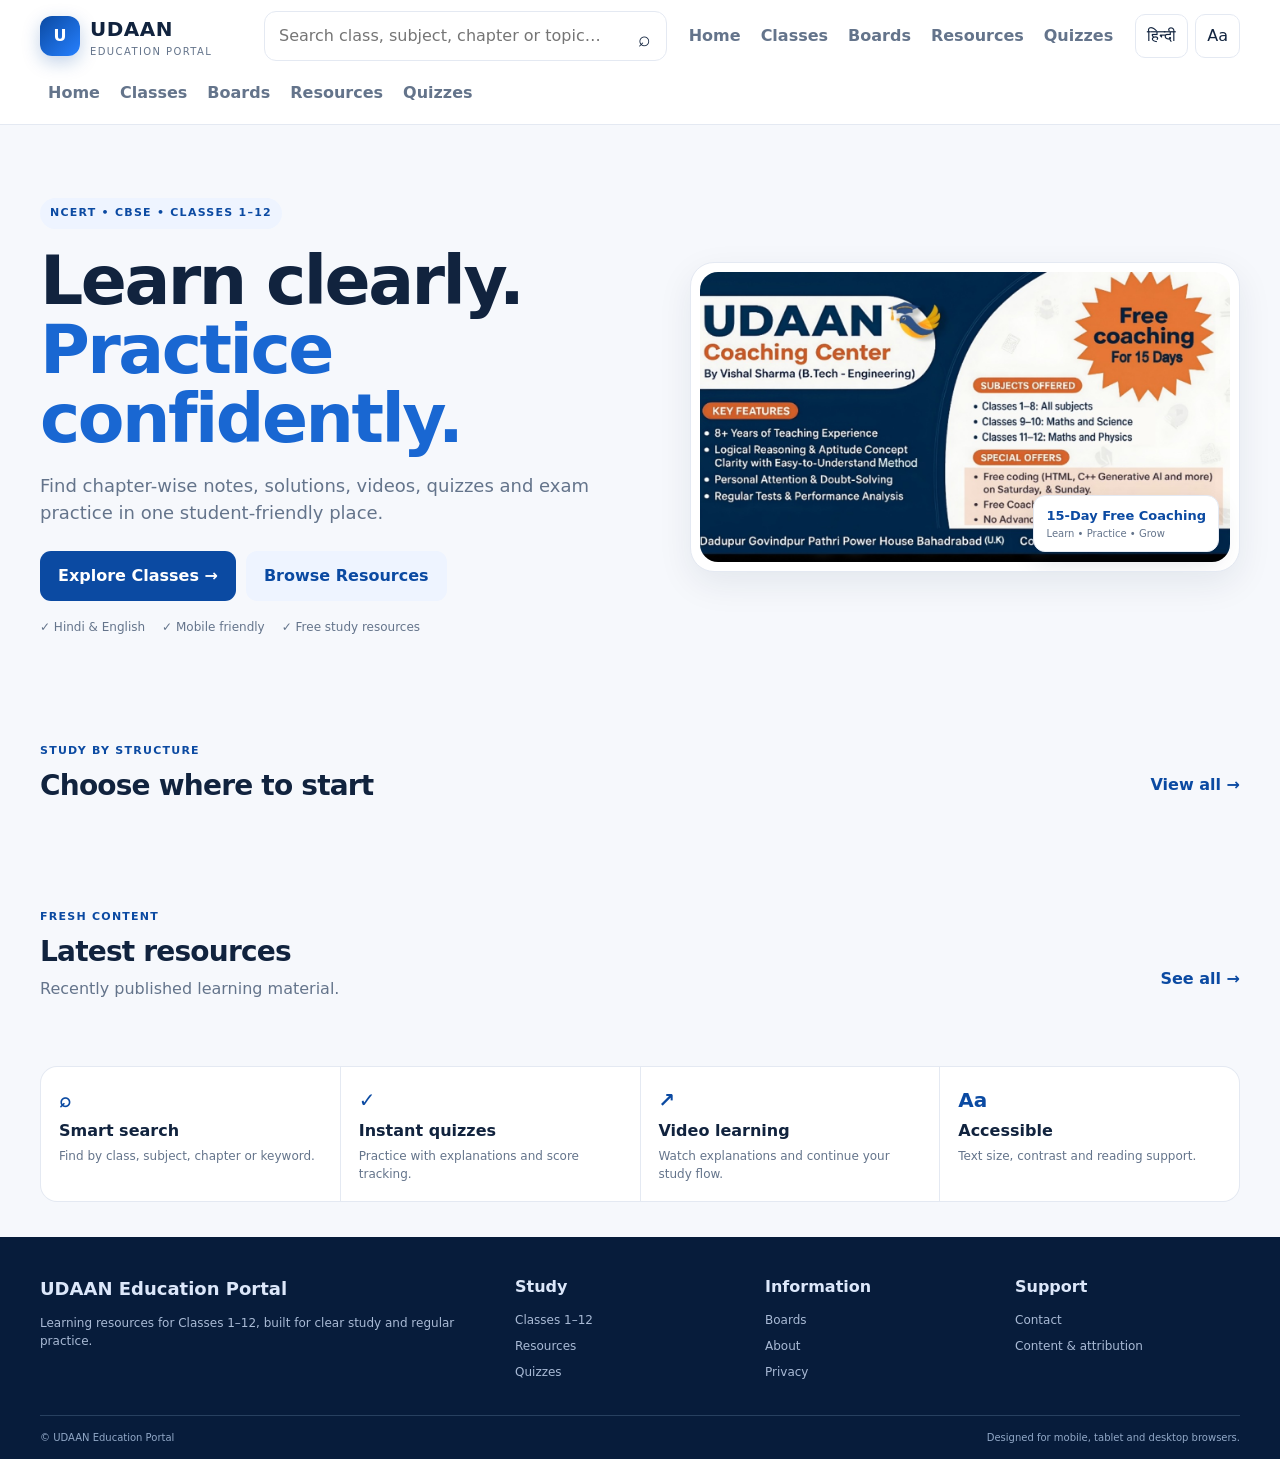
==== commit 8a61934e: "Update index.html" ====
--- a/index.html
+++ b/index.html
@@ -104,7 +104,6 @@
       <div class="header-actions">
         <button id="langBtn" class="outline-btn" type="button" title="Toggle language">हिन्दी</button>
         <button id="accessBtn" class="outline-btn" type="button" title="Accessibility options">Aa</button>
-        <button id="loginBtn" class="primary-btn" type="button">Admin / Login</button>
         <button id="mobileMenuBtn" class="icon-btn mobile-only" type="button" aria-label="Open menu">☰</button>
       </div>
     </div>
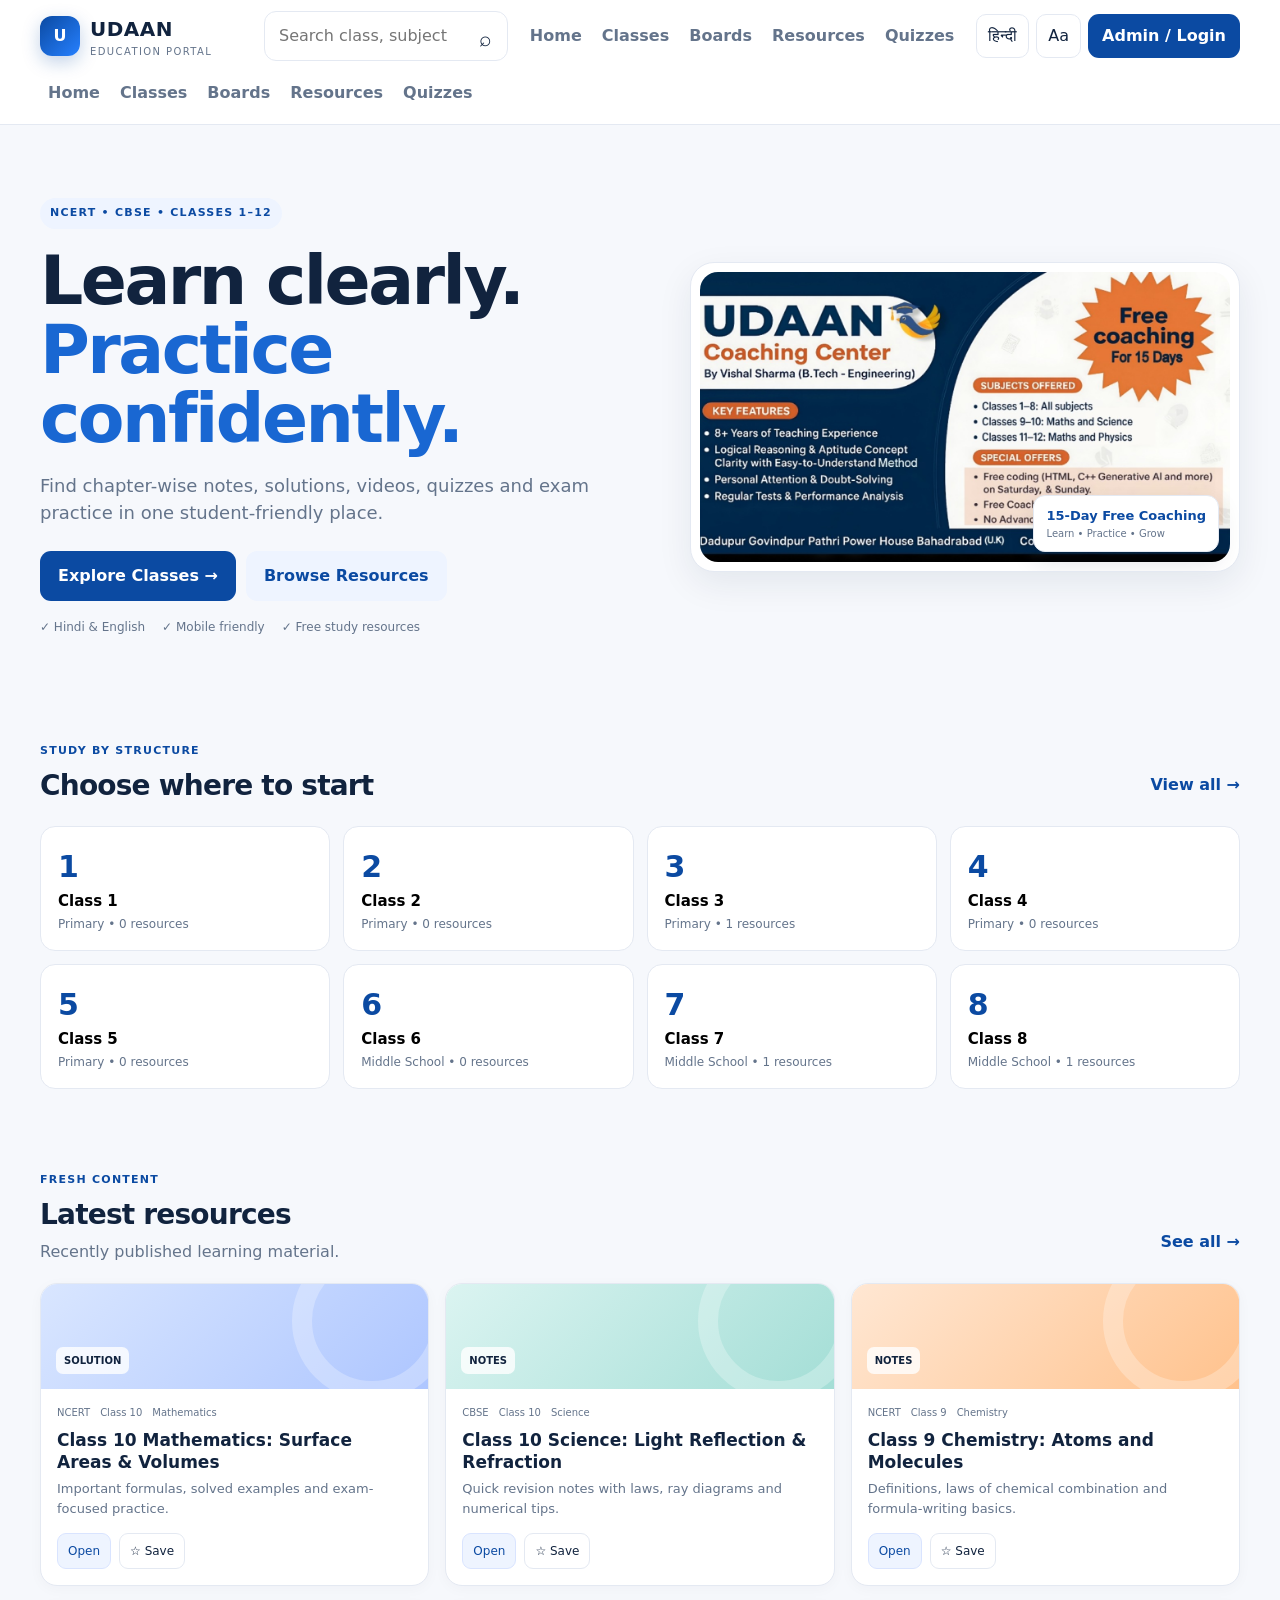
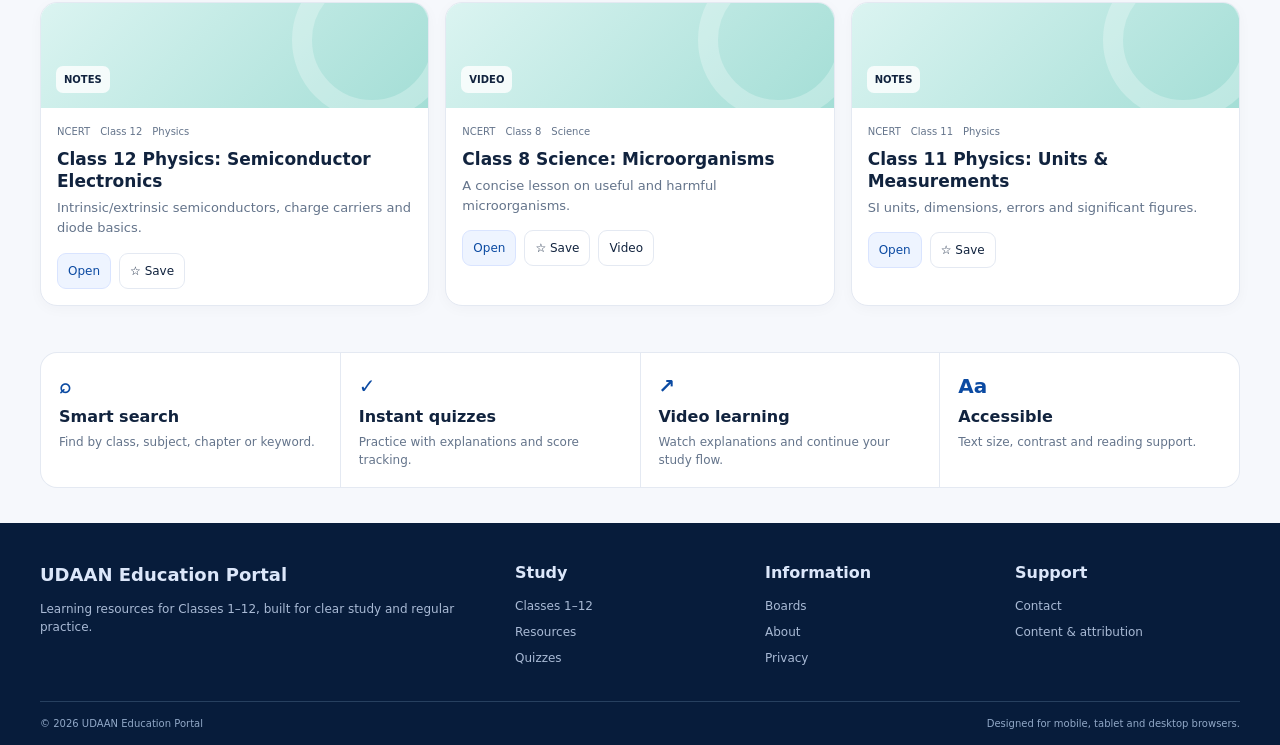
==== commit 2c1ec074: "Update index.html" ====
--- a/index.html
+++ b/index.html
@@ -104,6 +104,7 @@
       <div class="header-actions">
         <button id="langBtn" class="outline-btn" type="button" title="Toggle language">हिन्दी</button>
         <button id="accessBtn" class="outline-btn" type="button" title="Accessibility options">Aa</button>
+        <button id="loginBtn" class="primary-btn" type="button">Admin / Login</button>
         <button id="mobileMenuBtn" class="icon-btn mobile-only" type="button" aria-label="Open menu">☰</button>
       </div>
     </div>
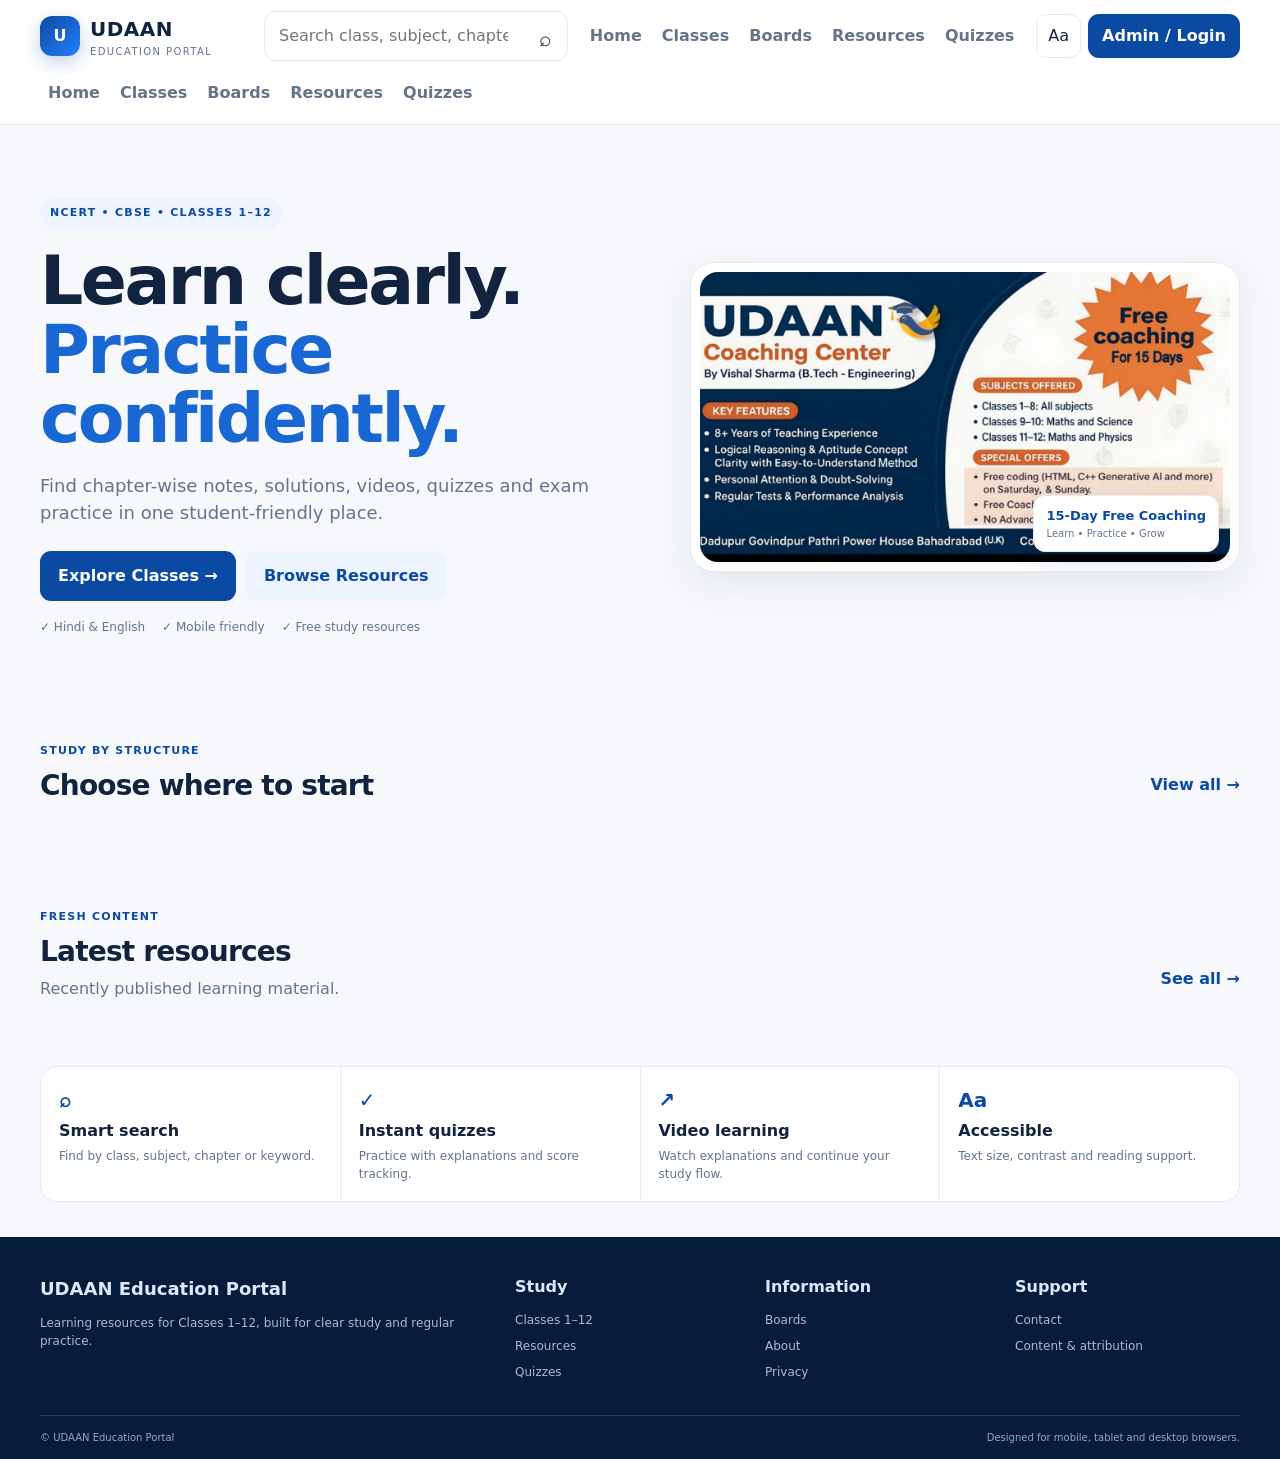
==== commit a07e1a9f: "Remove language and mobile menu buttons Removed language toggle button and mobile menu button from h" ====
--- a/index.html
+++ b/index.html
@@ -102,10 +102,8 @@
       </nav>
 
       <div class="header-actions">
-        <button id="langBtn" class="outline-btn" type="button" title="Toggle language">हिन्दी</button>
         <button id="accessBtn" class="outline-btn" type="button" title="Accessibility options">Aa</button>
         <button id="loginBtn" class="primary-btn" type="button">Admin / Login</button>
-        <button id="mobileMenuBtn" class="icon-btn mobile-only" type="button" aria-label="Open menu">☰</button>
       </div>
     </div>
     <div id="mobileNav" class="mobile-nav container" hidden>
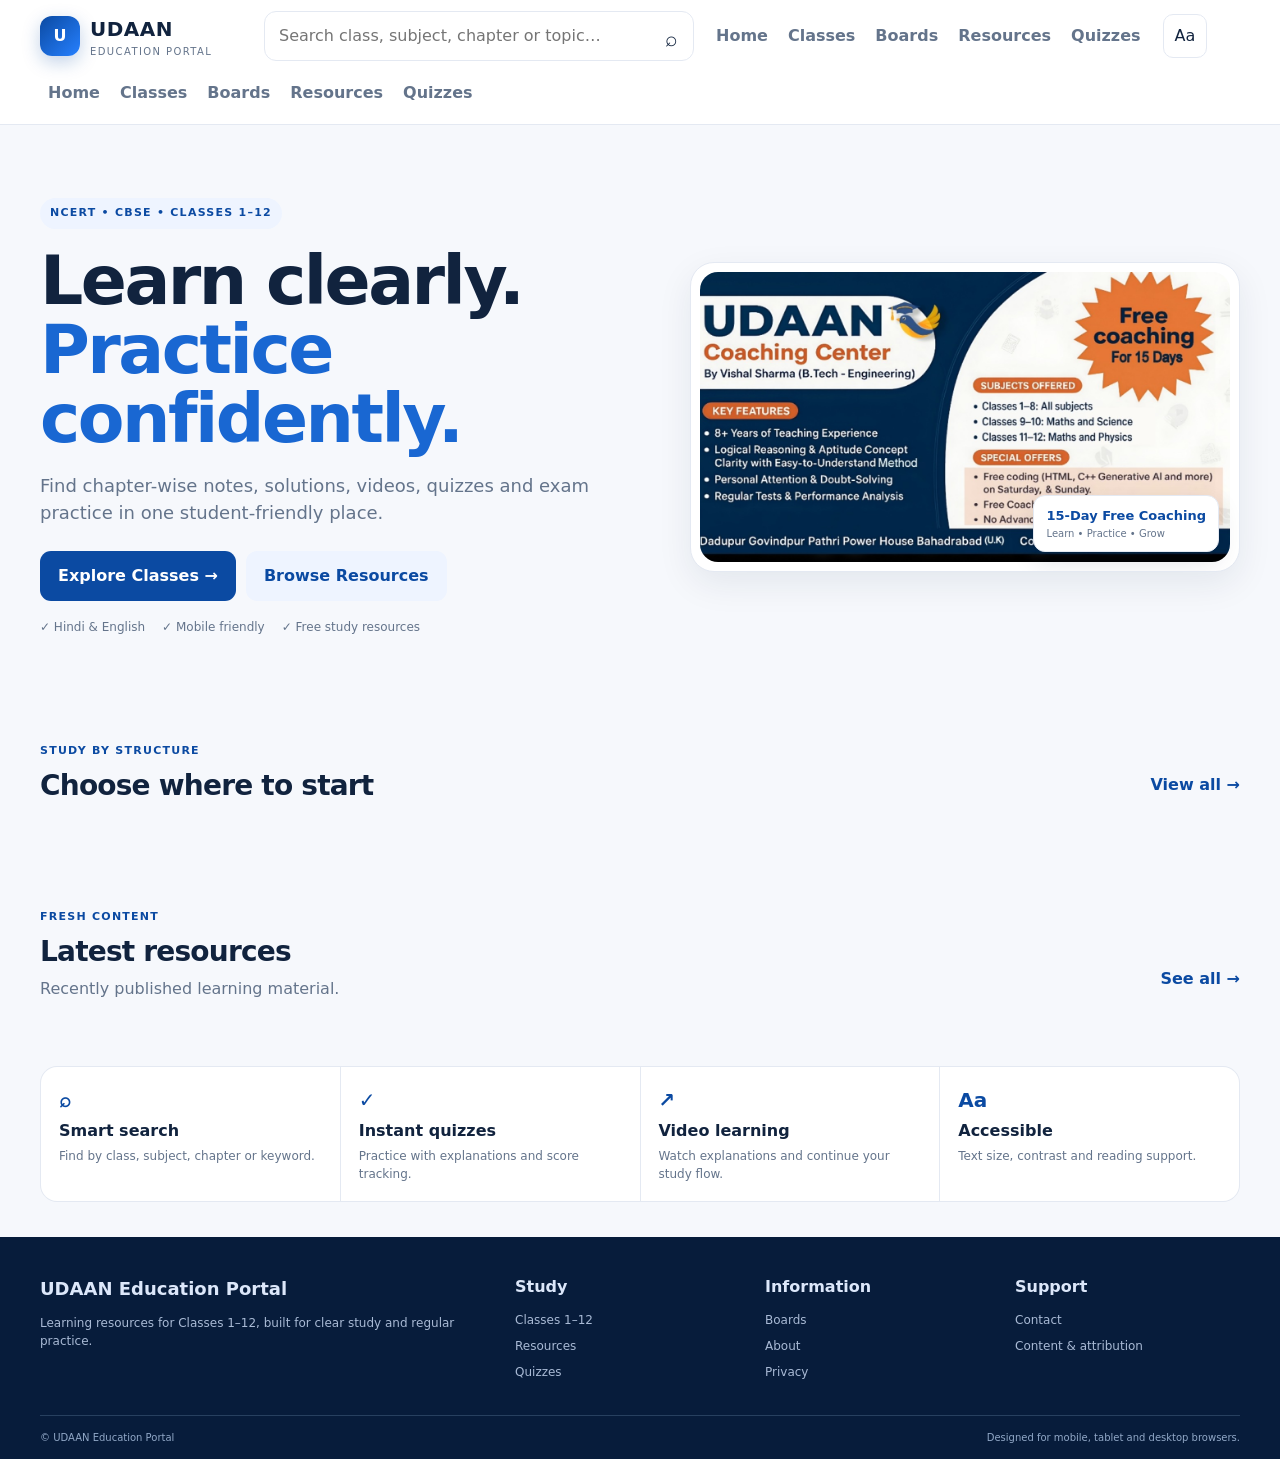
==== commit 3e80a4f4: "Remove Admin / Login button from index.html Removed Admin / Login button from header actions." ====
--- a/index.html
+++ b/index.html
@@ -103,7 +103,6 @@
 
       <div class="header-actions">
         <button id="accessBtn" class="outline-btn" type="button" title="Accessibility options">Aa</button>
-        <button id="loginBtn" class="primary-btn" type="button">Admin / Login</button>
       </div>
     </div>
     <div id="mobileNav" class="mobile-nav container" hidden>
